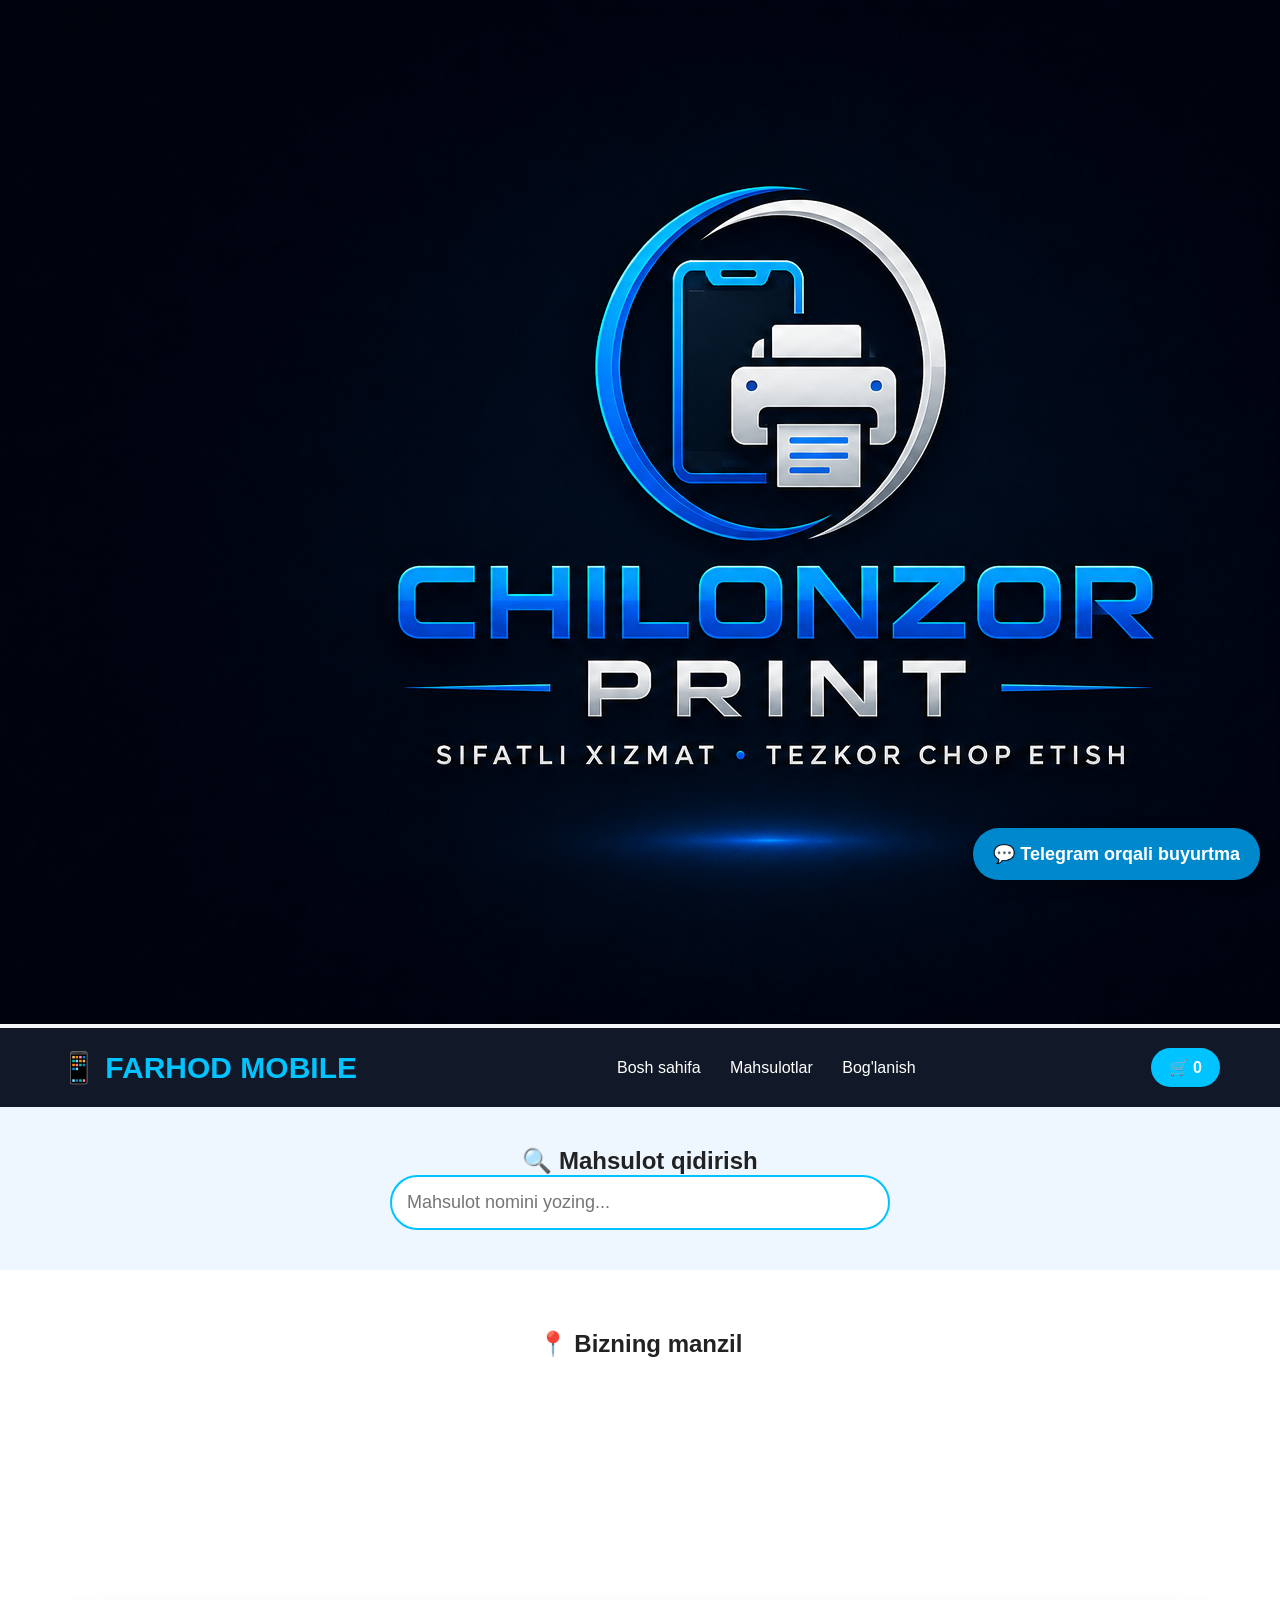
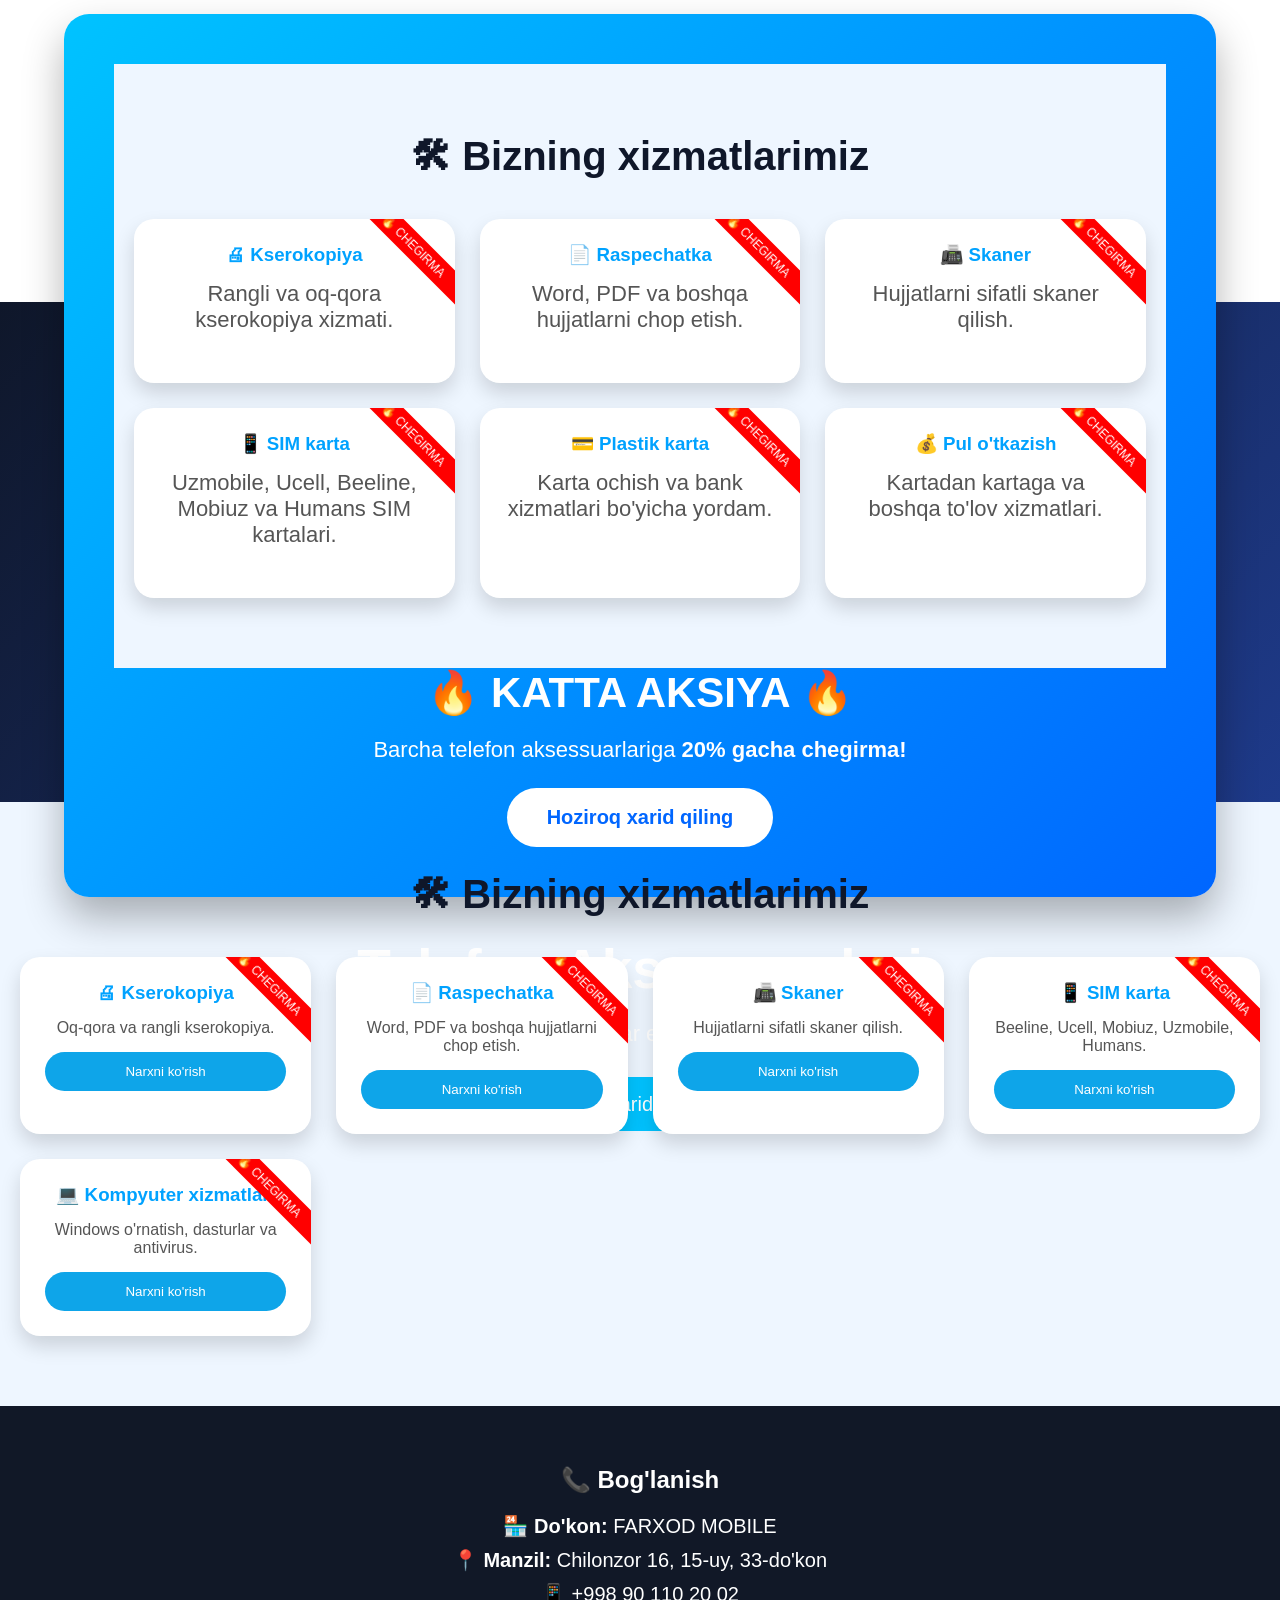
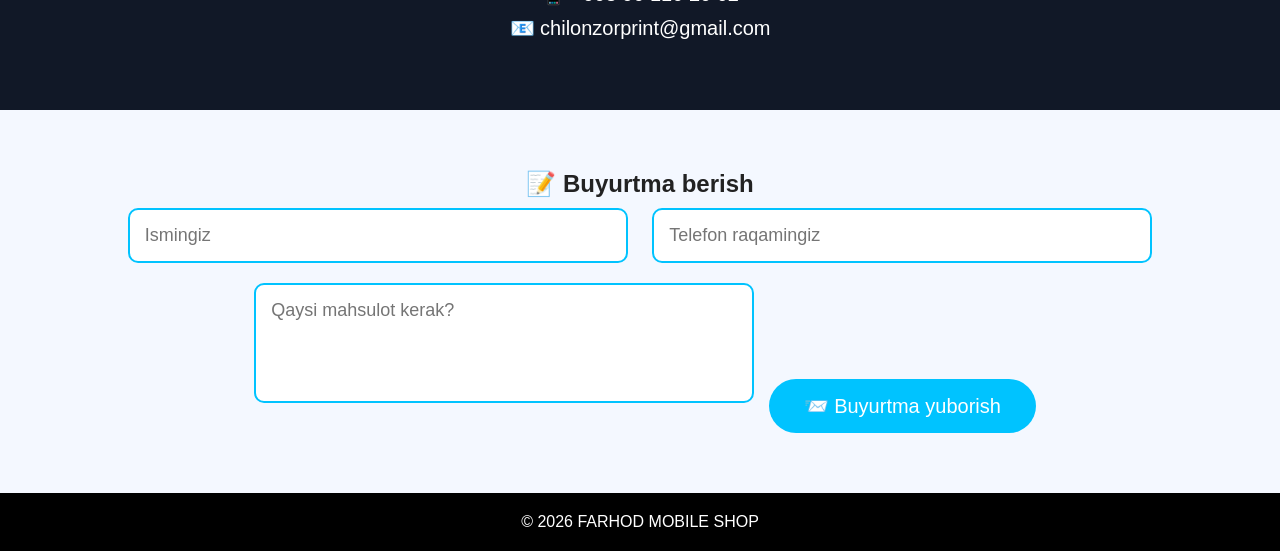
==== index.html @ cb4c6761 "kk" ====
<!DOCTYPE html>
<html lang="uz">
<head>
<meta charset="UTF-8">
<meta name="viewport" content="width=device-width, initial-scale=1.0">
<title>FARHOD MOBILE SHOP</title>
<link rel="stylesheet" href="style.css">

</head>
<div id="cartPanel" class="cart-panel">

<h2>🛒 Savat</h2>

<div id="cartItems"></div>

<h3>Jami: <span id="total">0</span> so'm</h3>

<button id="closeCart">Yopish</button>

</div>

<a href="https://t.me/chilonzorprint?text=Assalomu%20alaykum!%20Mahsulot%20buyurtma%20bermoqchiman." target="_blank" class="telegram-btn">
💬 Telegram orqali buyurtma
</a>

<body>
    
<!-- Splash Screen -->
<div id="splash">
    <img src="06e5d5b6-488b-4923-965e-79d566b498a3.png" alt="Farhod Mobile">
</div>

<header>
<div class="logo">📱 FARHOD MOBILE </div>

<nav>
<a href="#">Bosh sahifa</a>
<a href="#products">Mahsulotlar</a>
<a href="#contact">Bog'lanish</a>
</nav>

<div class="cart">
🛒 <span id="count">0</span>
</div>
</header>

<section class="search">

<h2>🔍 Mahsulot qidirish</h2>

<input
type="text"
id="search"
placeholder="Mahsulot nomini yozing...">

</section>

<section class="map">

<h2>📍 Bizning manzil</h2>

<iframe
src="https://www.google.com/maps?q=Chilonzor%2016%20Tashkent&output=embed"
width="100%"
height="450"
style="border:0;border-radius:20px;"
loading="lazy">
</iframe>

</section>

<section class="hero">

<section class="banner">
    
<section id="services">

<h2>🛠 Bizning xizmatlarimiz</h2>

<div class="cards">

<div class="card">
<h3>🖨 Kserokopiya</h3>
<p>Rangli va oq-qora kserokopiya xizmati.</p>
</div>

<div class="card">
<h3>📄 Raspechatka</h3>
<p>Word, PDF va boshqa hujjatlarni chop etish.</p>
</div>

<div class="card">
<h3>📠 Skaner</h3>
<p>Hujjatlarni sifatli skaner qilish.</p>
</div>

<div class="card">
<h3>📱 SIM karta</h3>
<p>Uzmobile, Ucell, Beeline, Mobiuz va Humans SIM kartalari.</p>
</div>

<div class="card">
<h3>💳 Plastik karta</h3>
<p>Karta ochish va bank xizmatlari bo'yicha yordam.</p>
</div>

<div class="card">
<h3>💰 Pul o'tkazish</h3>
<p>Kartadan kartaga va boshqa to'lov xizmatlari.</p>
</div>

</div>

</section>

<h2>🔥 KATTA AKSIYA 🔥</h2>

<p>
Barcha telefon aksessuarlariga <b>20% gacha chegirma!</b>
</p>

<button>Hoziroq xarid qiling</button>

</section>

<h1>Telefon Aksessuarlari</h1>

<p>Eng sifatli mahsulotlar eng yaxshi narxlarda.</p>

<button>🛒 Xarid qilish</button>

</section>

<section id="services">

<h2>🛠 Bizning xizmatlarimiz</h2>

<div class="cards">

<div class="card">
<h3>🖨 Kserokopiya</h3>
<p>Oq-qora va rangli kserokopiya.</p>
<button class="buy">Narxni ko'rish</button>
</div>

<div class="card">
<h3>📄 Raspechatka</h3>
<p>Word, PDF va boshqa hujjatlarni chop etish.</p>
<button class="buy">Narxni ko'rish</button>
</div>

<div class="card">
<h3>📠 Skaner</h3>
<p>Hujjatlarni sifatli skaner qilish.</p>
<button class="buy">Narxni ko'rish</button>
</div>

<div class="card">
<h3>📱 SIM karta</h3>
<p>Beeline, Ucell, Mobiuz, Uzmobile, Humans.</p>
<button class="buy">Narxni ko'rish</button>
</div>

<div class="card">
<h3>💻 Kompyuter xizmatlari</h3>
<p>Windows o'rnatish, dasturlar va antivirus.</p>
<button class="buy">Narxni ko'rish</button>
</div>

</div>

</section>

<section id="contact">

<h2>📞 Bog'lanish</h2>

<p><strong>🏪 Do'kon:</strong> FARXOD MOBILE </p>

<p><strong>📍 Manzil:</strong> Chilonzor 16, 15-uy, 33-do'kon </p>

<p>📱 +998 90 110 20 02</p>

<p>📧 chilonzorprint@gmail.com</p>

</section>

<section class="order">

<h2>📝 Buyurtma berish</h2>

<input type="text" id="name" placeholder="Ismingiz">

<input type="text" id="phone" placeholder="Telefon raqamingiz">

<textarea id="product" placeholder="Qaysi mahsulot kerak?"></textarea>

<button onclick="sendOrder()">📨 Buyurtma yuborish</button>

</section>

<footer>
© 2026 FARHOD MOBILE SHOP
</footer>

<script src="script.js"></script>

</body>
</html>
---- style.css ----
*{
    margin:0;
    padding:0;
    box-sizing:border-box;
    font-family:Arial, Helvetica, sans-serif;
}

body{
    background:#f5f7fa;
    color:#222;
}

/* Header */

header{
    position:sticky;
    top:0;
    display:flex;
    justify-content:space-between;
    align-items:center;
    padding:20px 60px;
    background:#111827;
    color:white;
}

.logo{
    font-size:30px;
    font-weight:bold;
    color:#00c3ff;
}

nav a{
    color:white;
    text-decoration:none;
    margin-left:25px;
    transition:.3s;
}

nav a:hover{
    color:#00c3ff;
}

/* Hero */

.hero{
    height:500px;
    display:flex;
    flex-direction:column;
    justify-content:center;
    align-items:center;
    text-align:center;
    background:linear-gradient(135deg,#0f172a,#1e3a8a);
    color:white;
}

.hero h1{
    font-size:55px;
    margin-bottom:20px;
}

.hero p{
    font-size:22px;
    margin-bottom:30px;
}

.hero button{
    padding:15px 40px;
    font-size:20px;
    border:none;
    border-radius:40px;
    background:#00c3ff;
    color:white;
    cursor:pointer;
    transition:.3s;
}

.hero button:hover{
    transform:scale(1.08);
}

/* Products */

#products{
    padding:70px;
}

#products h2{
    text-align:center;
    margin-bottom:40px;
    font-size:40px;
}

.cards{
    display:grid;
    grid-template-columns:repeat(auto-fit,minmax(250px,1fr));
    gap:30px;
}

.card{
    background:white;
    border-radius:20px;
    padding:25px;
    text-align:center;
    box-shadow:0 10px 20px rgba(0,0,0,.15);
    transition:.3s;
}

.card:hover{
    transform:translateY(-10px);
}

.card h3{
    margin-bottom:20px;
}

.price{
    color:#0ea5e9;
    font-size:25px;
    font-weight:bold;
    margin-bottom:20px;
}

.buy{
    padding:12px 30px;
    border:none;
    border-radius:30px;
    background:#0ea5e9;
    color:white;
    cursor:pointer;
    transition:.3s;
}

.buy:hover{
    background:#0284c7;
}

/* Contact */

#contact{
    background:#111827;
    color:white;
    text-align:center;
    padding:60px;
}

#contact h2{
    margin-bottom:20px;
}

#contact p{
    margin:10px;
    font-size:20px;
}

/* Footer */

footer{
    background:black;
    color:white;
    text-align:center;
    padding:20px;
}

/* Mobile */

@media(max-width:768px){

header{
    flex-direction:column;
    padding:20px;
}

nav{
    margin-top:15px;
}

nav a{
    display:block;
    margin:10px;
}

.hero h1{
    font-size:35px;
}

.hero p{
    font-size:18px;
}

#products{
    padding:20px;
}

}
.search{
padding:40px;
text-align:center;
background:#eef6ff;
}

.search input{
width:90%;
max-width:500px;
padding:15px;
font-size:18px;
border-radius:30px;
border:2px solid #00c3ff;
outline:none;
}

.cart{
background:#00c3ff;
color:white;
padding:10px 18px;
border-radius:30px;
font-weight:bold;
}

.map{
padding:60px;
background:white;
}

.map h2{
text-align:center;
margin-bottom:30px;
}
.card{
position:relative;
overflow:hidden;
}

.card::before{

content:"🔥 CHEGIRMA";

position:absolute;

top:15px;
right:-40px;

background:red;
color:white;

padding:5px 40px;

transform:rotate(45deg);

font-size:12px;

}

.buy:hover{

transform:scale(1.08);

}
.order{

padding:60px 20px;
text-align:center;
background:#f4f8ff;
}

.order input,
.order textarea{

width:90%;
max-width:500px;

margin:10px;

padding:15px;

font-size:18px;

border-radius:10px;

border:2px solid #00c3ff;

}

.order textarea{
height:120px;
resize:none;
}

.order button{

padding:15px 35px;

font-size:20px;

border:none;

background:#00c3ff;

color:white;

border-radius:30px;

cursor:pointer;

transition:.3s;

}

.order button:hover{

background:#0095cc;

}
.like{
    width:50px;
    height:50px;
    border:none;
    border-radius:50%;
    background:#eee;
    font-size:24px;
    cursor:pointer;
    margin-bottom:15px;
    transition:0.3s;
}

.like.active{
    background:red;
    color:white;
}
.rating{

font-size:22px;

margin:15px 0;

color:gold;

}

.rating span{

cursor:pointer;

transition:.3s;

}

.rating span:hover{

transform:scale(1.4);

}
.cart-panel{
position:fixed;
top:0;
right:-420px;
width:400px;
height:100%;
background:white;
box-shadow:-5px 0 15px rgba(0,0,0,.3);
padding:20px;
transition:.4s;
overflow-y:auto;
z-index:9999;
}

.cart-panel.open{
right:0;
}

.cart-item{
padding:15px;
margin:10px 0;
border-bottom:1px solid #ddd;
}

#closeCart{
width:100%;
padding:15px;
background:red;
color:white;
border:none;
border-radius:10px;
cursor:pointer;
margin-top:20px;
}
.remove{
    background:red;
    color:white;
    border:none;
    padding:8px 15px;
    border-radius:8px;
    cursor:pointer;
}

.remove:hover{
    background:#c40000;
}
.banner{
    width:90%;
    max-width:1200px;
    margin:40px auto;
    padding:50px;
    text-align:center;
    border-radius:25px;
    background:linear-gradient(135deg,#00c3ff,#0066ff);
    color:white;
    box-shadow:0 20px 40px rgba(0,0,0,.3);
}

.banner h2{
    font-size:42px;
    margin-bottom:20px;
}

.banner p{
    font-size:22px;
    margin-bottom:25px;
}

.banner button{
    padding:18px 40px;
    border:none;
    border-radius:40px;
    background:white;
    color:#0066ff;
    font-size:20px;
    font-weight:bold;
    cursor:pointer;
    transition:.3s;
}

.banner button:hover{
    transform:scale(1.08);
}

.card{
    position:relative;
}

.card:hover{
    transform:translateY(-10px) scale(1.03);
    box-shadow:0 20px 40px rgba(0,0,0,.25);
}

.buy{
    width:100%;
    margin-top:15px;
}

.like{
    margin-top:10px;
}
button{
    transition:0.3s;
}

button:hover{
    transform:scale(1.05);
}

button:active{
    transform:scale(0.95);
}
.slider{
    width:90%;
    max-width:1200px;
    height:180px;
    margin:30px auto;
    position:relative;
    overflow:hidden;
    border-radius:25px;
}

.slide{
    position:absolute;
    width:100%;
    height:100%;
    display:none;
    justify-content:center;
    align-items:center;
    font-size:40px;
    font-weight:bold;
    color:white;
    background:linear-gradient(135deg,#00c3ff,#0066ff);
}

.slide.active{
    display:flex;
}
.telegram-btn{
    position:fixed;
    right:20px;
    bottom:20px;
    background:#0088cc;
    color:white;
    padding:15px 20px;
    border-radius:50px;
    text-decoration:none;
    font-size:18px;
    font-weight:bold;
    box-shadow:0 5px 15px rgba(0,0,0,.3);
    transition:.3s;
    z-index:9999;
}

.telegram-btn:hover{
    background:#0077b5;
    transform:scale(1.08);
}
/* ===== Mobile Responsive ===== */
@media (max-width:768px){

header{
    flex-direction:column;
    padding:15px;
    text-align:center;
}

nav{
    display:flex;
    flex-wrap:wrap;
    justify-content:center;
    gap:10px;
    margin-top:15px;
}

.hero{
    padding:40px 15px;
}

.hero h1{
    font-size:30px;
}

.hero p{
    font-size:16px;
}

.cards{
    display:grid;
    grid-template-columns:1fr;
    gap:20px;
}

.card{
    width:95%;
    margin:auto;
}

.card img{
    width:100%;
    height:auto;
}

button{
    width:100%;
}

.cart-panel{
    width:100%;
}

input,
select,
textarea{
    width:100%;
    font-size:16px;
    padding:12px;
    box-sizing:border-box;
}

iframe{
    width:100%;
    height:250px;
}

   footer{
    background:#111827;
    color:#fff;
    text-align:center;
    padding:25px;
    width:100%;
    margin-top:40px;

}
#splash img{
    width:300px;
    max-width:80%;
    height:auto;
}
#splash{
    position:fixed;
    top:0;
    left:0;
    width:100%;
    height:100%;
    background:#111827;
    display:flex;
    justify-content:center;
    align-items:center;
    z-index:99999;
}

#splash img{
    width:260px;
    max-width:60%;
    animation:zoom 1s infinite alternate;
}

@keyframes zoom{
    from{
        transform:scale(1);
    }
    to{
        transform:scale(1.08);
    }
}
#splash{
    position:fixed;
    top:0;
    left:0;
    width:100%;
    height:100%;
    background:#111827;
    display:flex;
    justify-content:center;
    align-items:center;
    z-index:999999;
}

#splash img{
    width:550px;
    max-width:90%;
    animation:zoom 1.5s infinite alternate;
}

@keyframes zoom{
    from{transform:scale(1);}
    to{transform:scale(1.08);}
}
}
#services{
    padding:70px 20px;
    background:#f8fbff;
}

#services h2{
    text-align:center;
    font-size:40px;
    margin-bottom:40px;
    color:#0f172a;
}

#services .cards{
    display:grid;
    grid-template-columns:repeat(auto-fit,minmax(250px,1fr));
    gap:25px;
}

#services .card{
    background:#fff;
    border-radius:20px;
    padding:25px;
    text-align:center;
    box-shadow:0 10px 20px rgba(0,0,0,.15);
    transition:.3s;
}

#services .card:hover{
    transform:translateY(-8px);
}

#services h3{
    color:#0099ff;
    margin-bottom:15px;
}

#services p{
    color:#555;
}
#services{
    padding:70px 20px;
    background:#eef6ff;
}

#services h2{
    text-align:center;
    font-size:40px;
    margin-bottom:40px;
}

#services .cards{
    display:grid;
    grid-template-columns:repeat(auto-fit,minmax(250px,1fr));
    gap:25px;
}

#services .card{
    background:#fff;
    border-radius:20px;
    padding:25px;
    text-align:center;
    box-shadow:0 10px 20px rgba(0,0,0,.15);
    transition:.3s;
}

#services .card:hover{
    transform:translateY(-10px);
}

#services h3{
    color:#00a2ff;
    margin-bottom:15px;
}
#services{
    padding:70px 20px;
    background:#eef6ff;
}

#services h2{
    text-align:center;
    font-size:40px;
    margin-bottom:40px;
}

#services .cards{
    display:grid;
    grid-template-columns:repeat(auto-fit,minmax(250px,1fr));
    gap:25px;
}

#services .card{
    background:#fff;
    border-radius:20px;
    padding:25px;
    text-align:center;
    box-shadow:0 10px 20px rgba(0,0,0,.15);
    transition:.3s;
}

#services .card:hover{
    transform:translateY(-10px);
}

#services h3{
    color:#00a2ff;
    margin-bottom:15px;
}
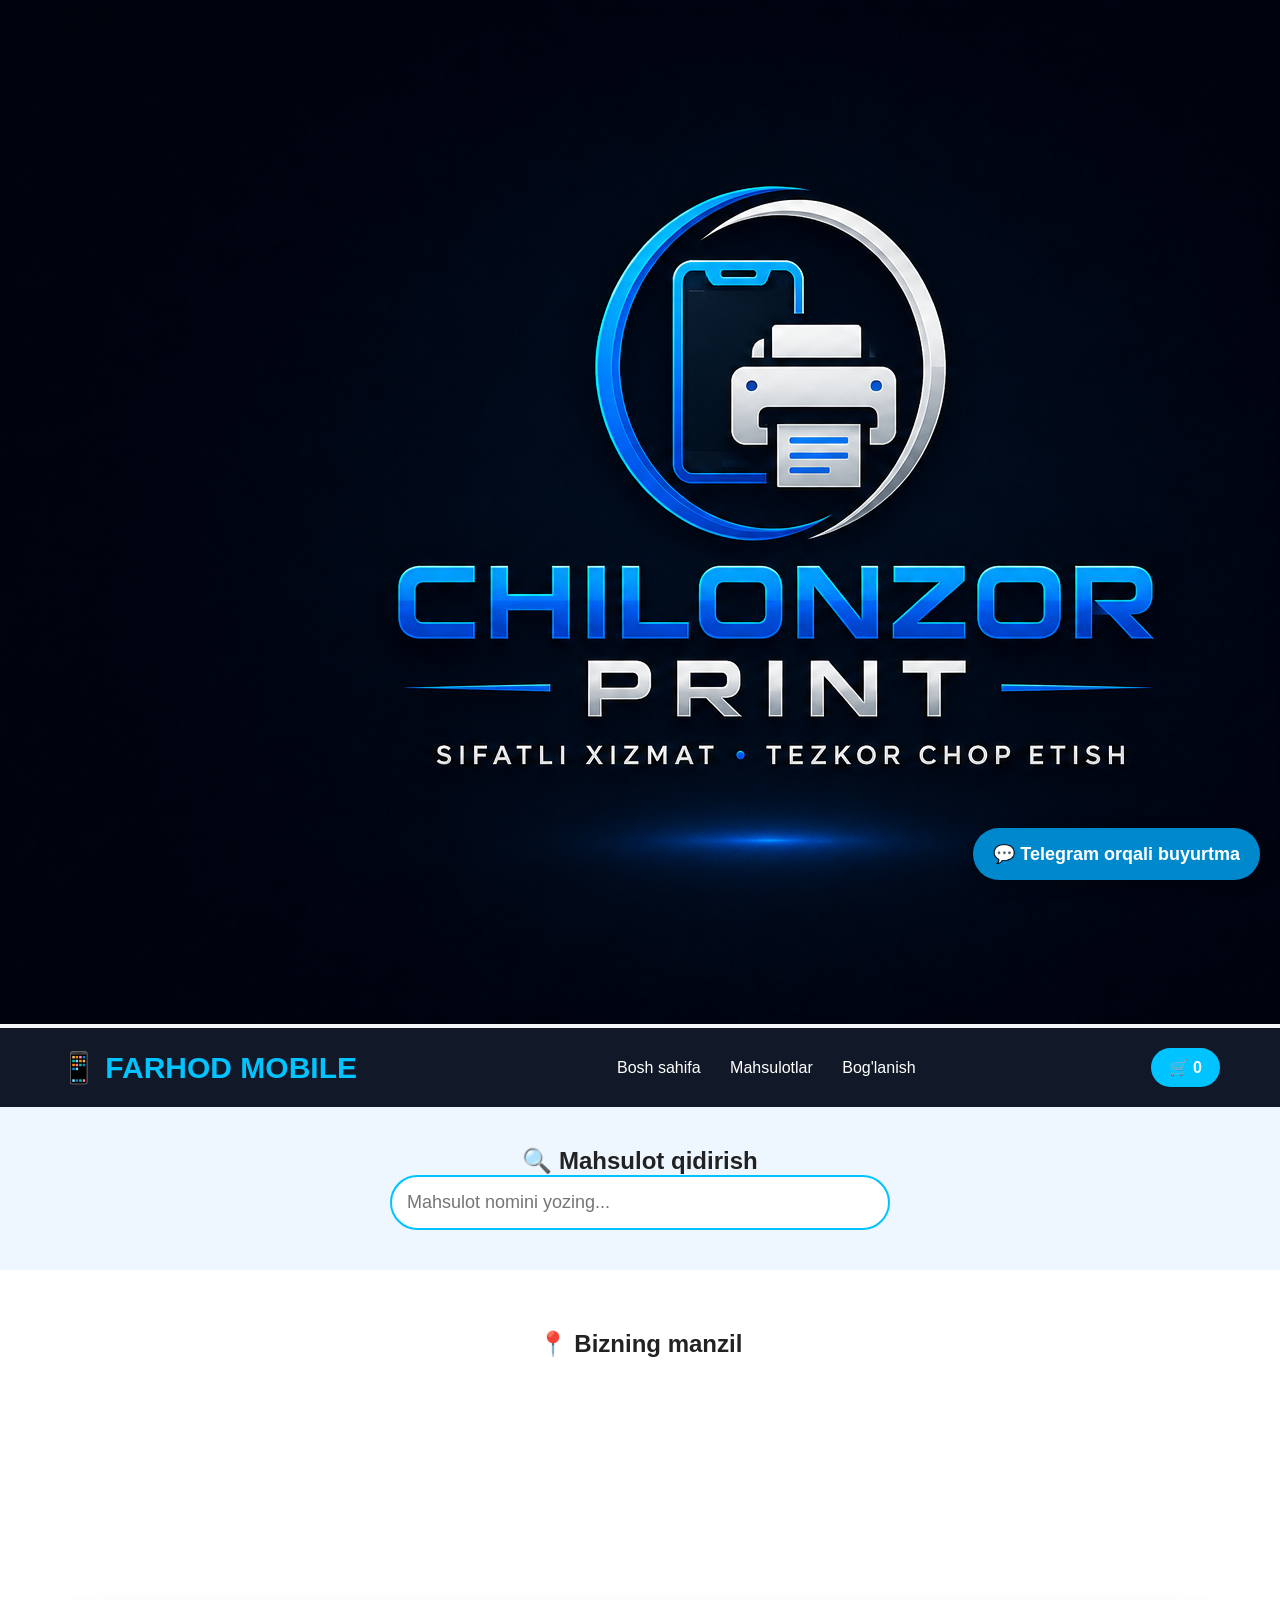
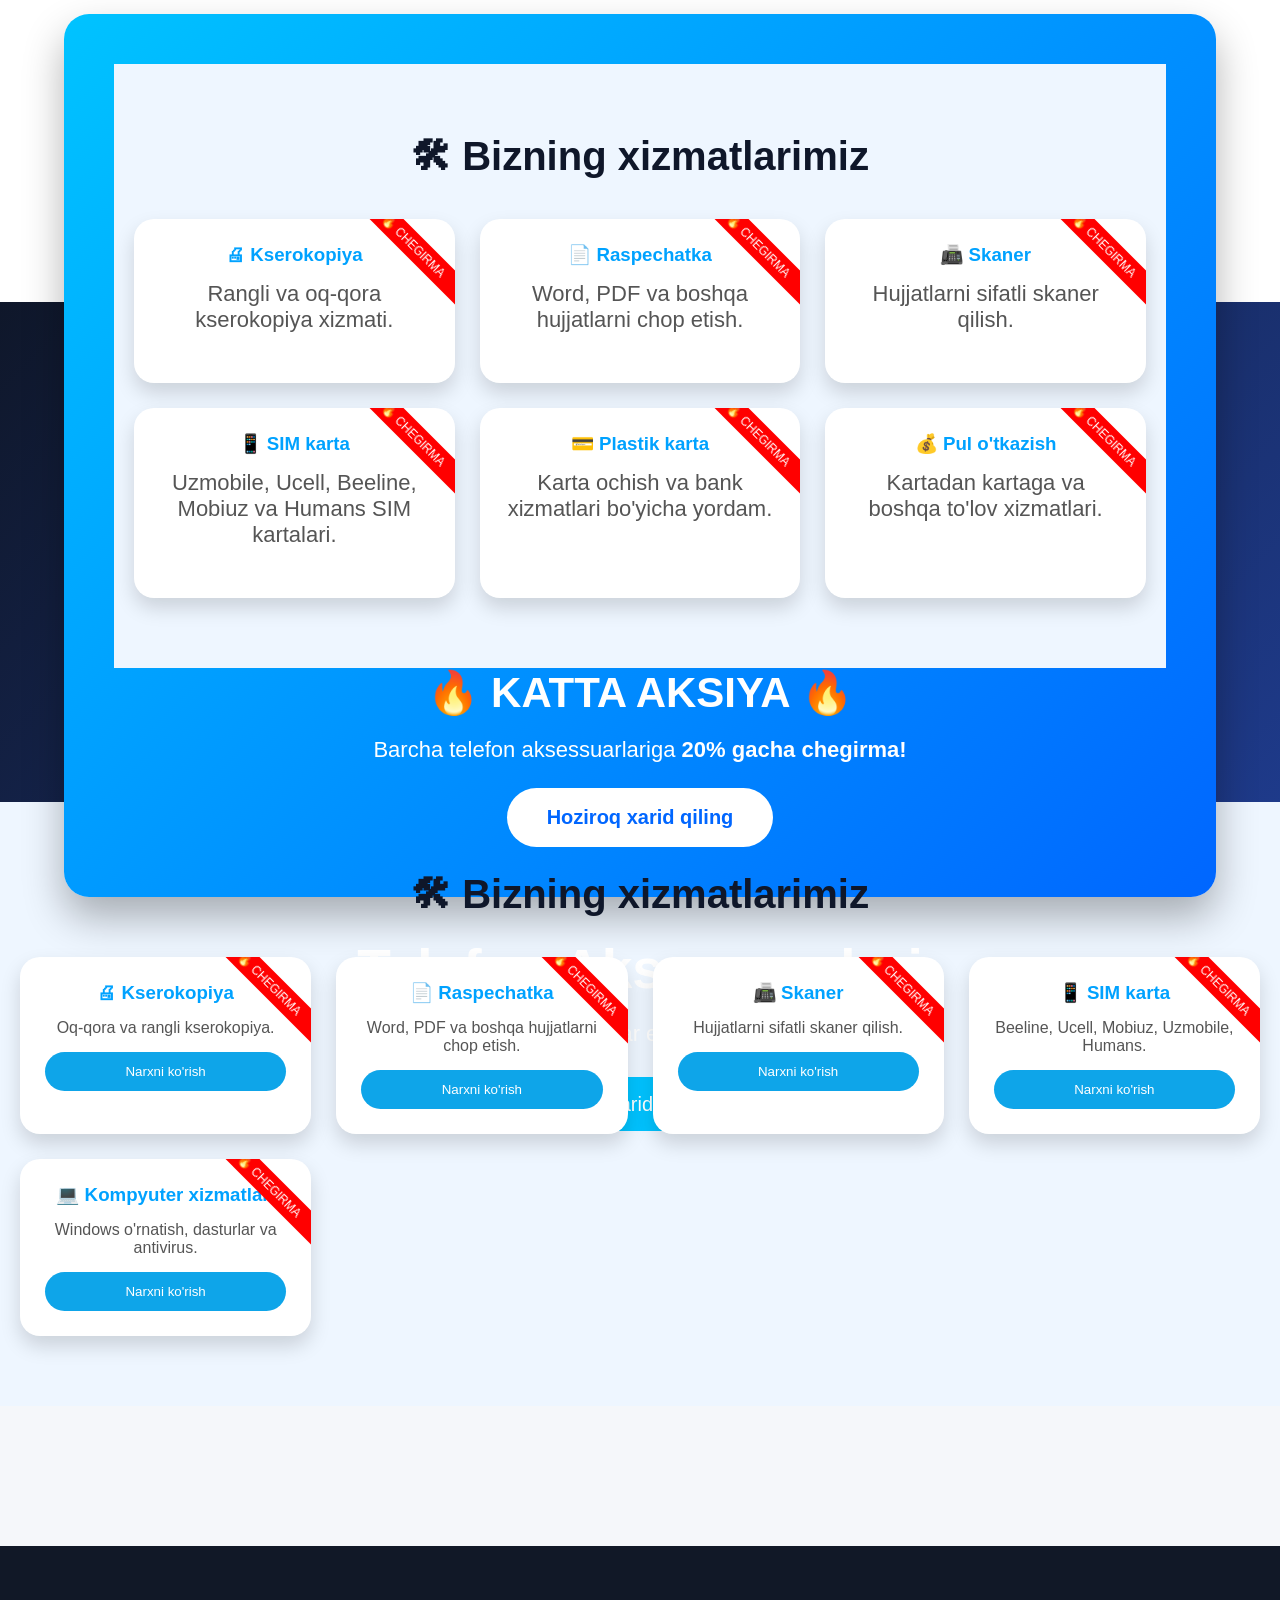
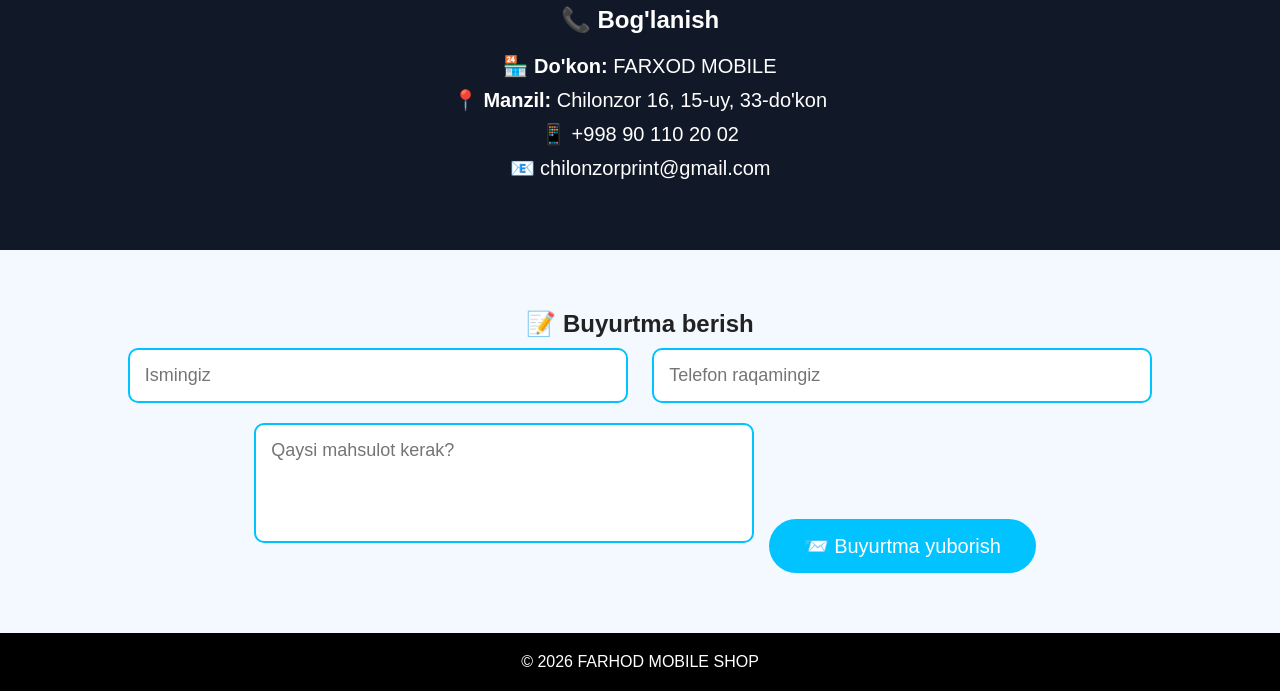
==== commit ba1dfeb1: "09" ====
--- a/index.html
+++ b/index.html
@@ -171,6 +171,13 @@
 
 </section>
 
+<section id="products">
+
+
+</div>
+
+</section>
+
 <section id="contact">
 
 <h2>📞 Bog'lanish</h2>
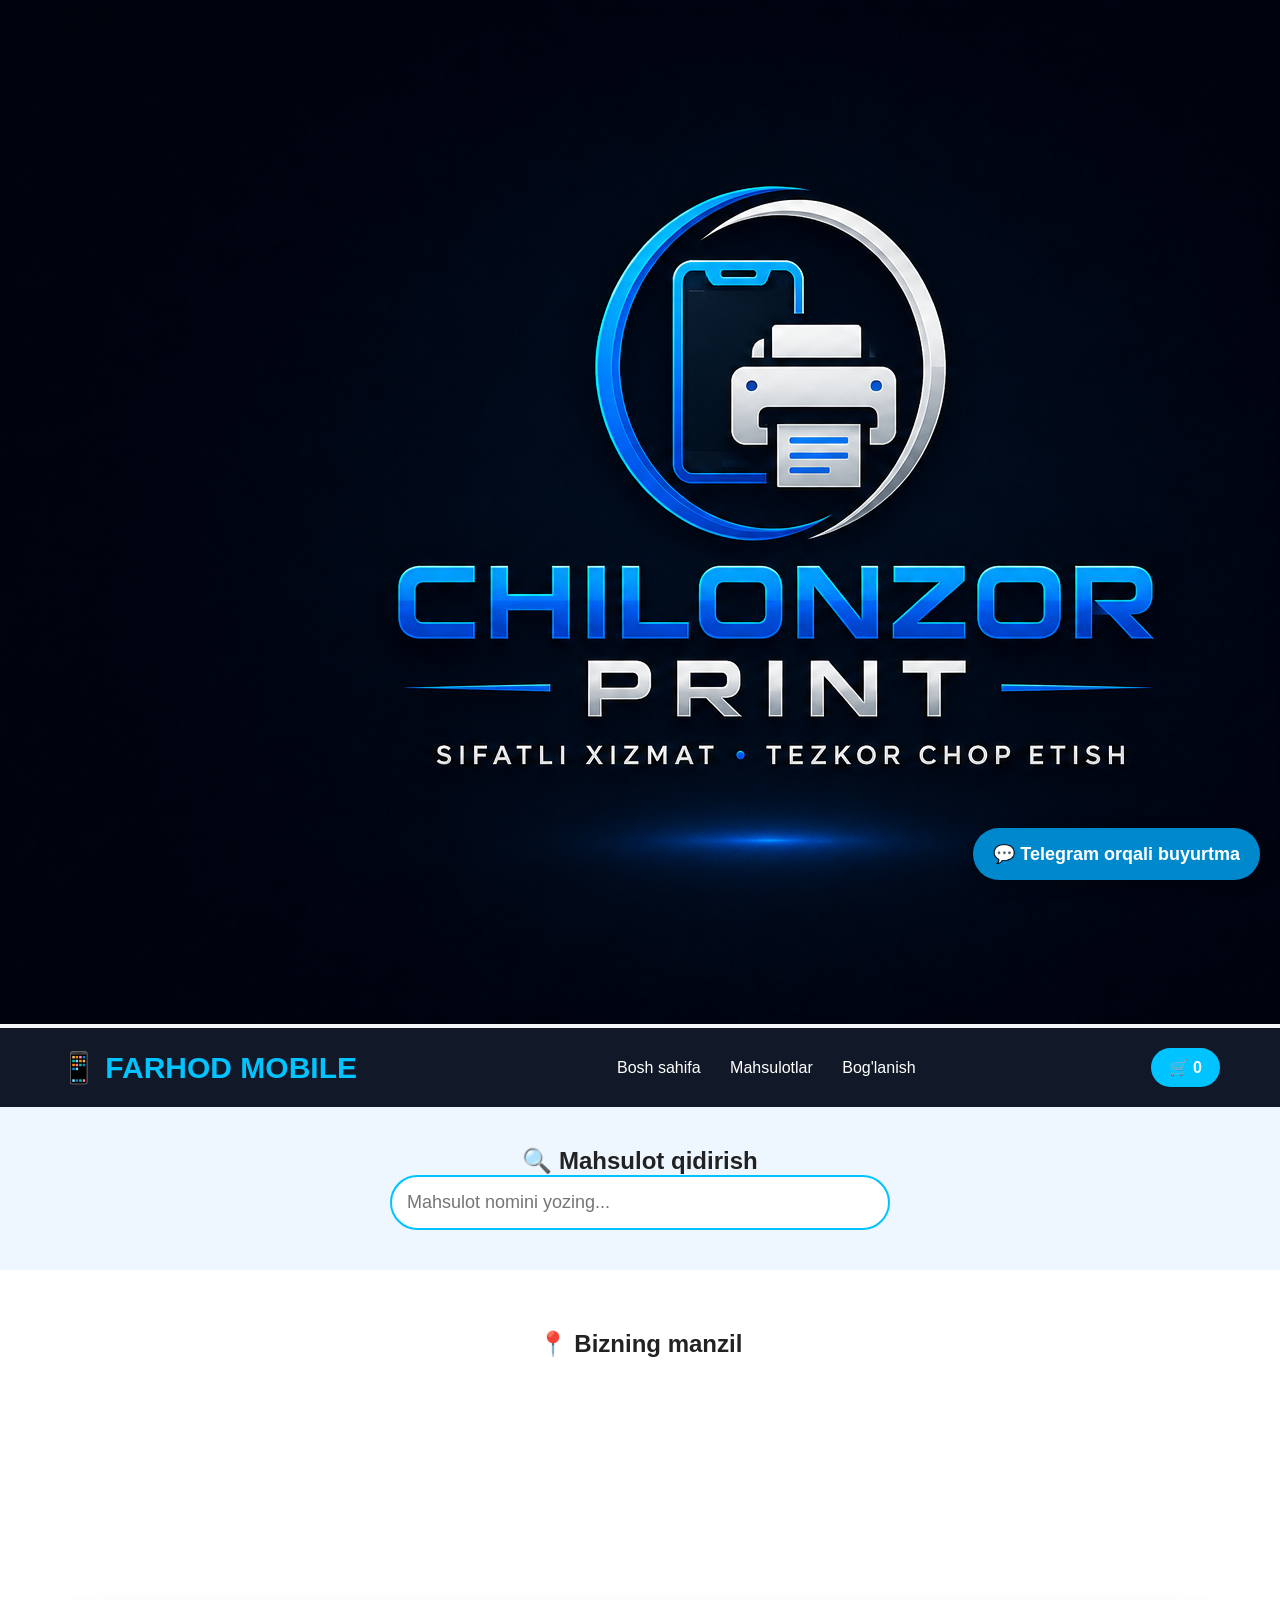
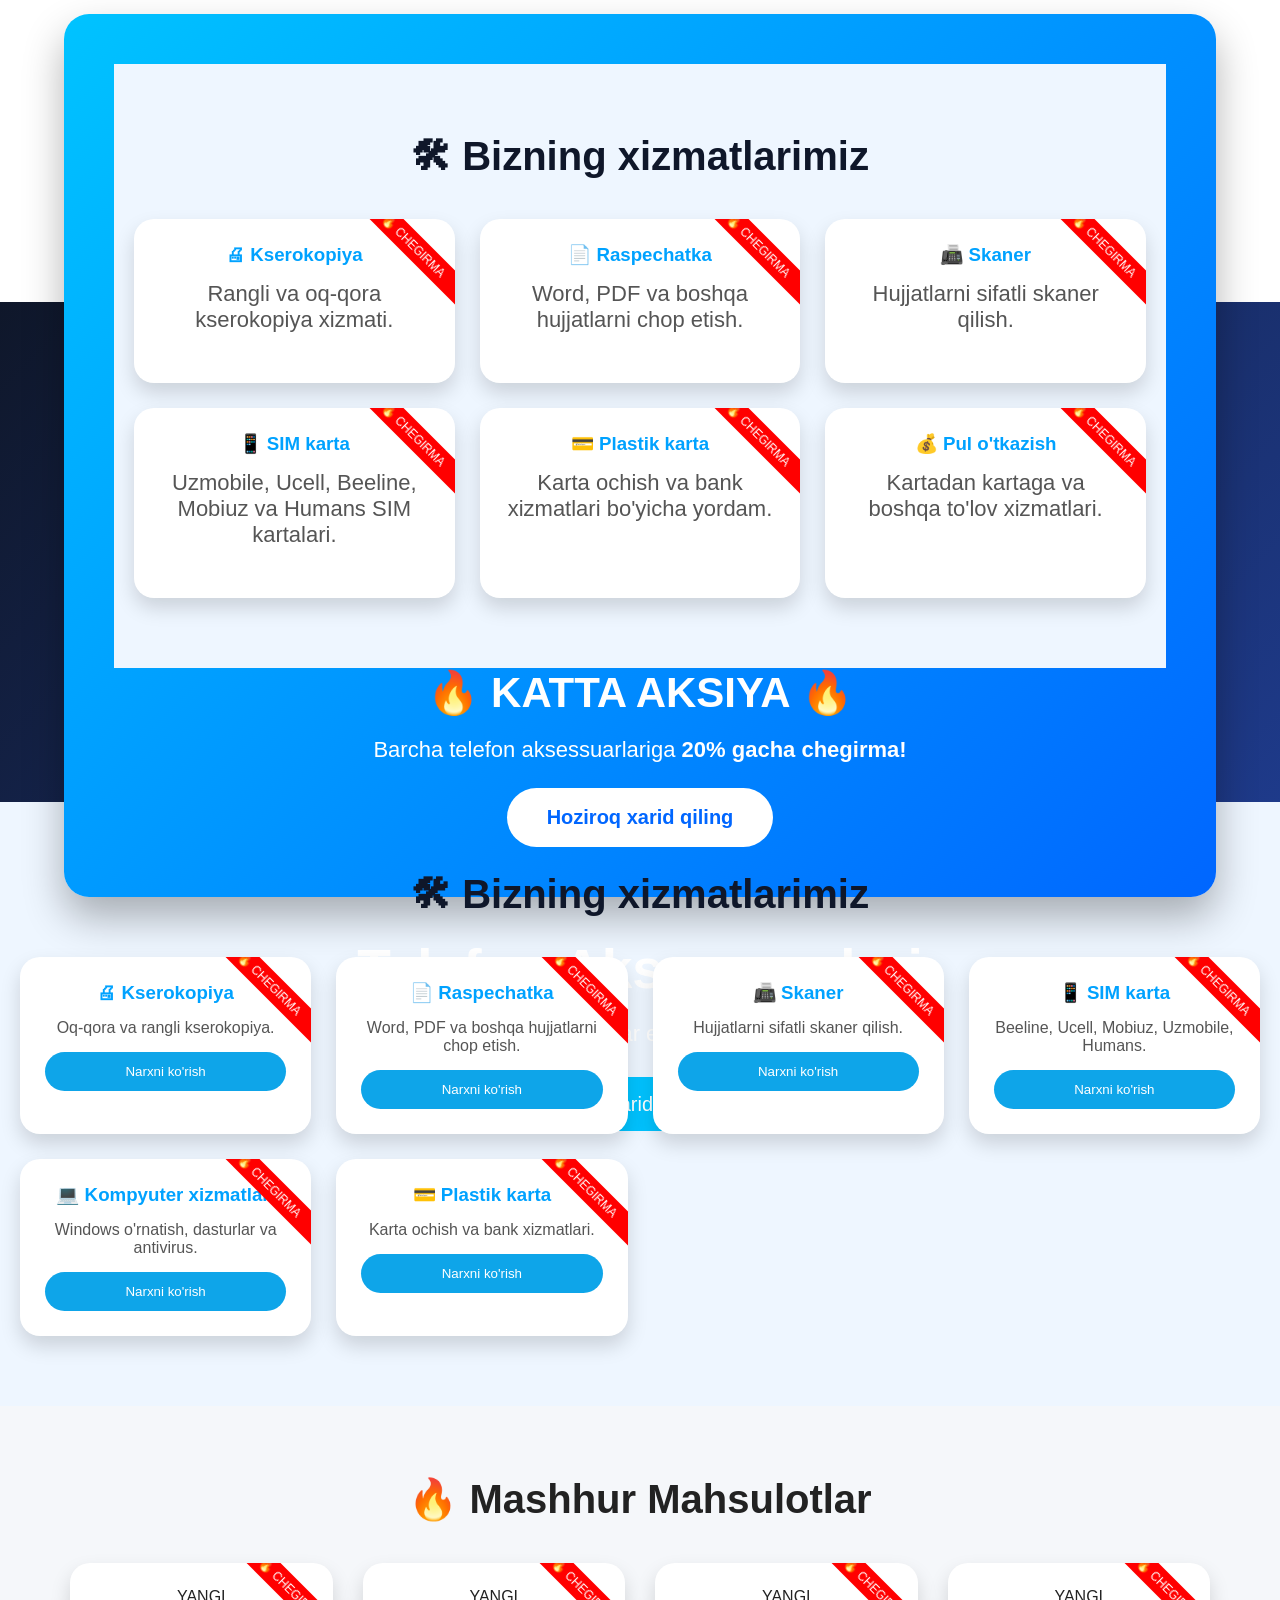
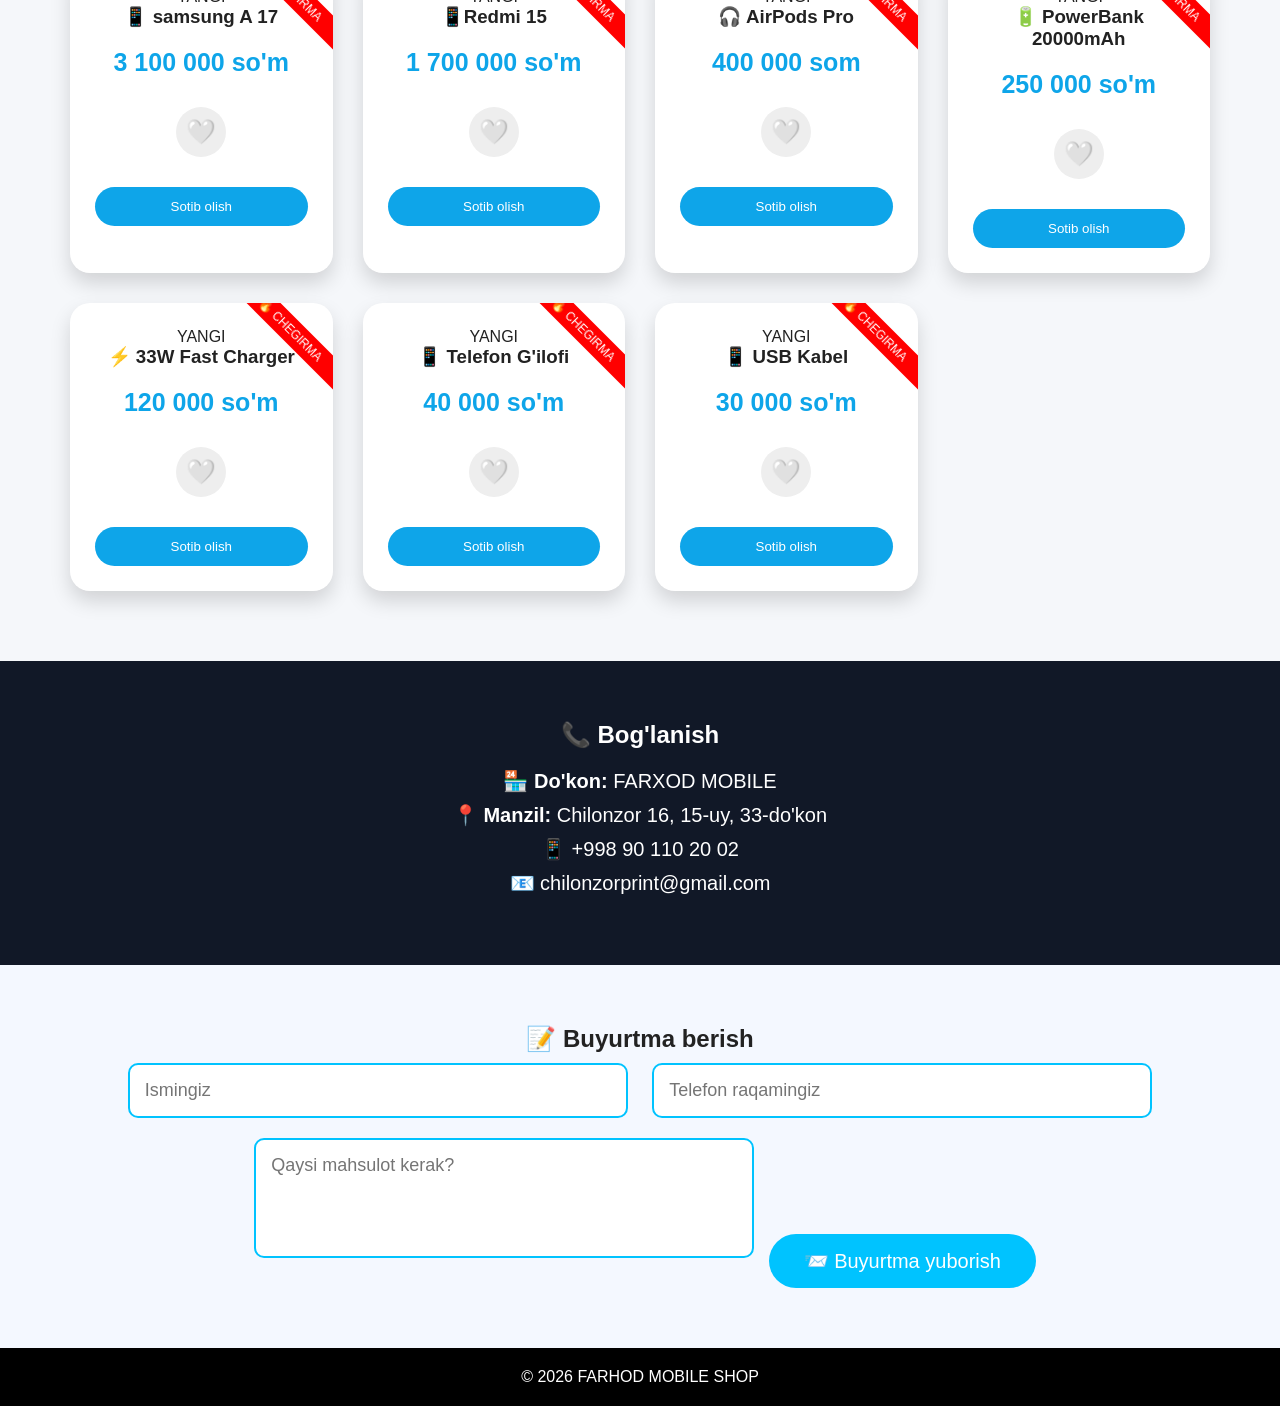
==== commit 8c3660fe: "08" ====
--- a/index.html
+++ b/index.html
@@ -130,7 +130,6 @@
 <button>🛒 Xarid qilish</button>
 
 </section>
-
 <section id="services">
 
 <h2>🛠 Bizning xizmatlarimiz</h2>
@@ -167,12 +166,76 @@
 <button class="buy">Narxni ko'rish</button>
 </div>
 
-</div>
-
-</section>
-
+<div class="card">
+<h3>💳 Plastik karta</h3>
+<p>Karta ochish va bank xizmatlari.</p>
+<button class="buy">Narxni ko'rish</button>
+</div>
+
+</div>
+
+</section>
 <section id="products">
 
+<h2>🔥 Mashhur Mahsulotlar</h2>
+
+<div class="cards">
+
+<div class="card">
+ <span class="badge">YANGI</span>
+ <h3>📱 samsung A 17</h3>
+ <p class="price">3 100 000 so'm</p>
+ <button class="like">🤍</button>
+ <button class="buy">Sotib olish</button>
+</div>
+
+<div class="card">
+ <span class="badge">YANGI</span>
+ <h3>📱Redmi 15 </h3>
+ <p class="price">1 700 000 so'm</p>
+ <button class="like">🤍</button>
+ <button class="buy">Sotib olish</button>
+ </div>
+
+<div class="card">
+ <span class="badge">YANGI</span>
+ <h3>🎧 AirPods Pro</h3>
+ <p class="price">400 000 som</p>
+ <button class="like">🤍</button>
+ <button class="buy">Sotib olish</button>
+</div>
+
+<div class="card">
+ <span class="badge">YANGI</span>
+ <h3>🔋 PowerBank 20000mAh</h3>
+ <p class="price">250 000 so'm</p>
+ <button class="like">🤍</button>
+ <button class="buy">Sotib olish</button>
+</div>
+
+<div class="card">
+ <span class="badge">YANGI</span>
+ <h3>⚡ 33W Fast Charger</h3>
+ <p class="price">120 000 so'm</p>
+ <button class="like">🤍</button>
+ <button class="buy">Sotib olish</button>
+</div>
+
+<div class="card">
+ <span class="badge">YANGI</span>
+ <h3>📱 Telefon G'ilofi</h3>
+ <p class="price">40 000 so'm</p>
+ <button class="like">🤍</button>
+ <button class="buy">Sotib olish</button>
+</div>
+
+<div class="card">
+    <span class="badge">YANGI</span>
+    <h3>📱 USB Kabel</h3>
+    <p class="price">30 000 so'm</p>
+    <button class="like">🤍</button>
+    <button class="buy">Sotib olish</button>
+</div>
 
 </div>
 
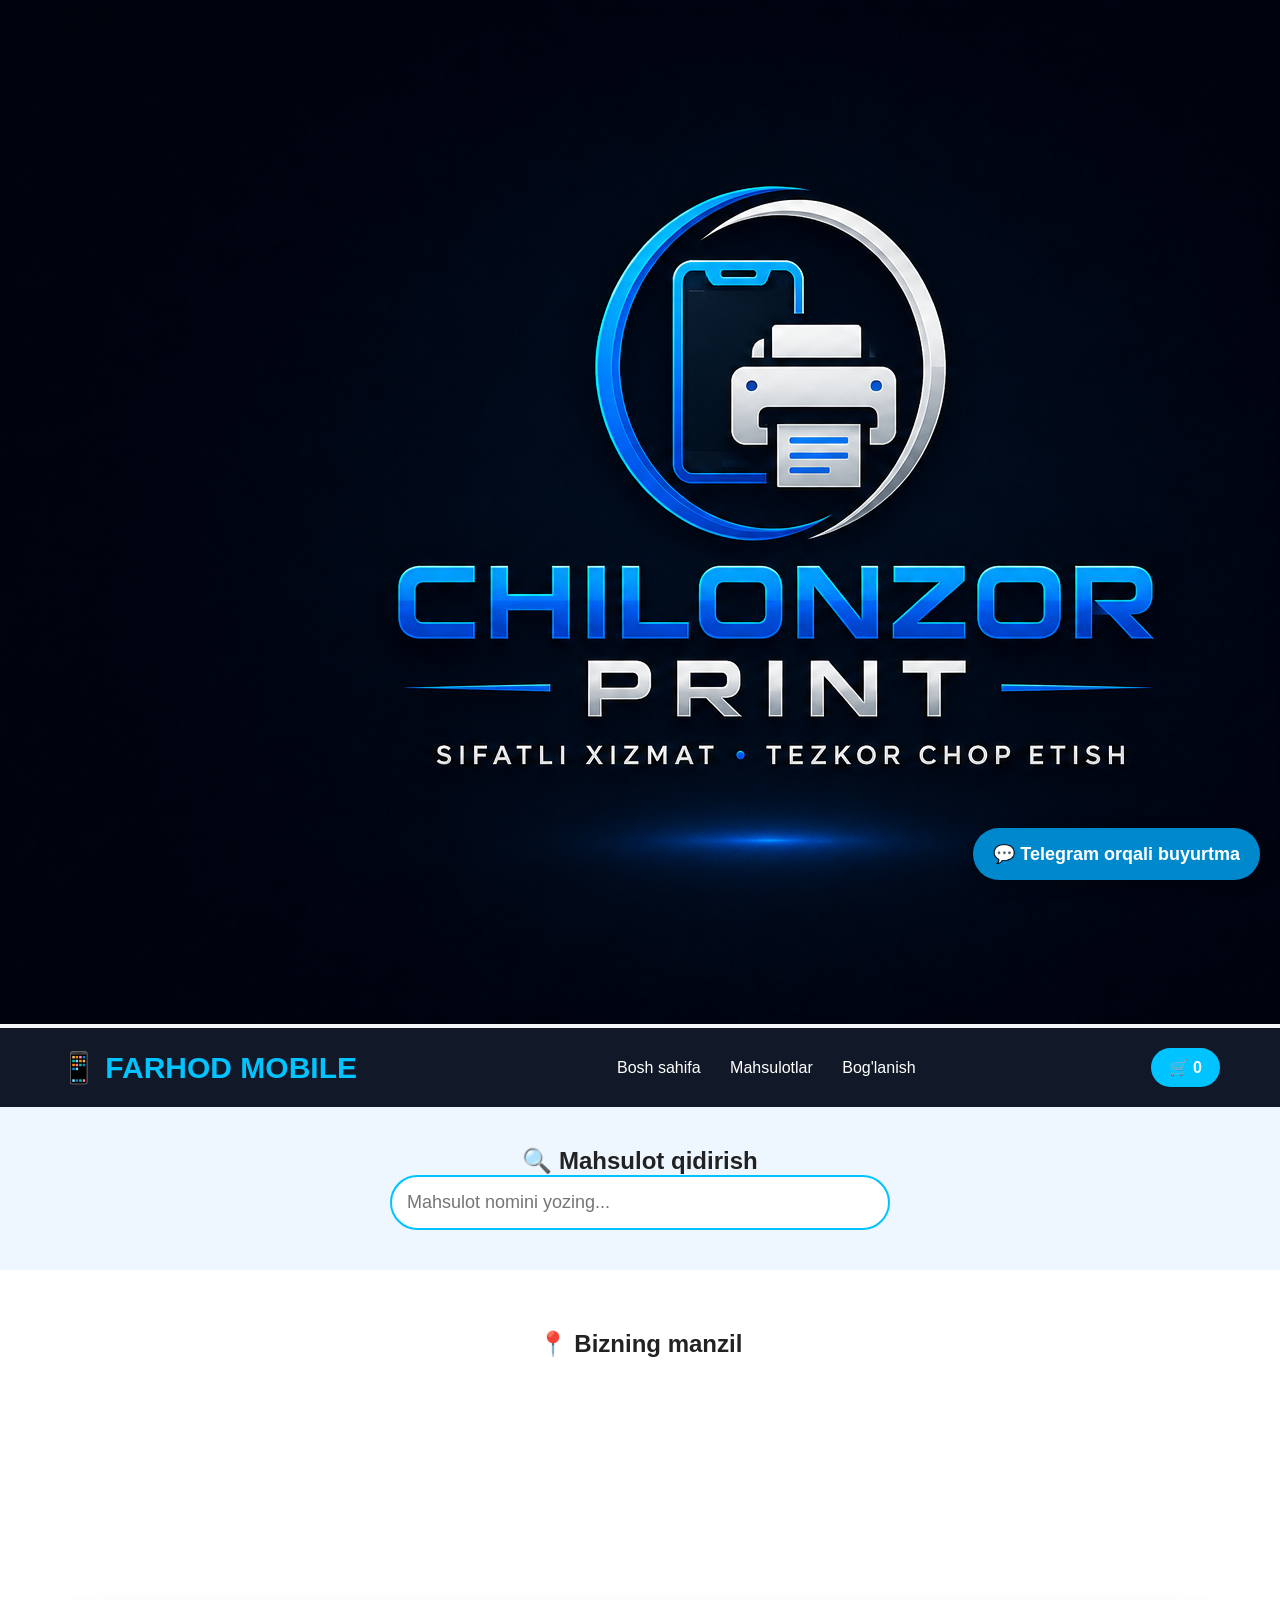
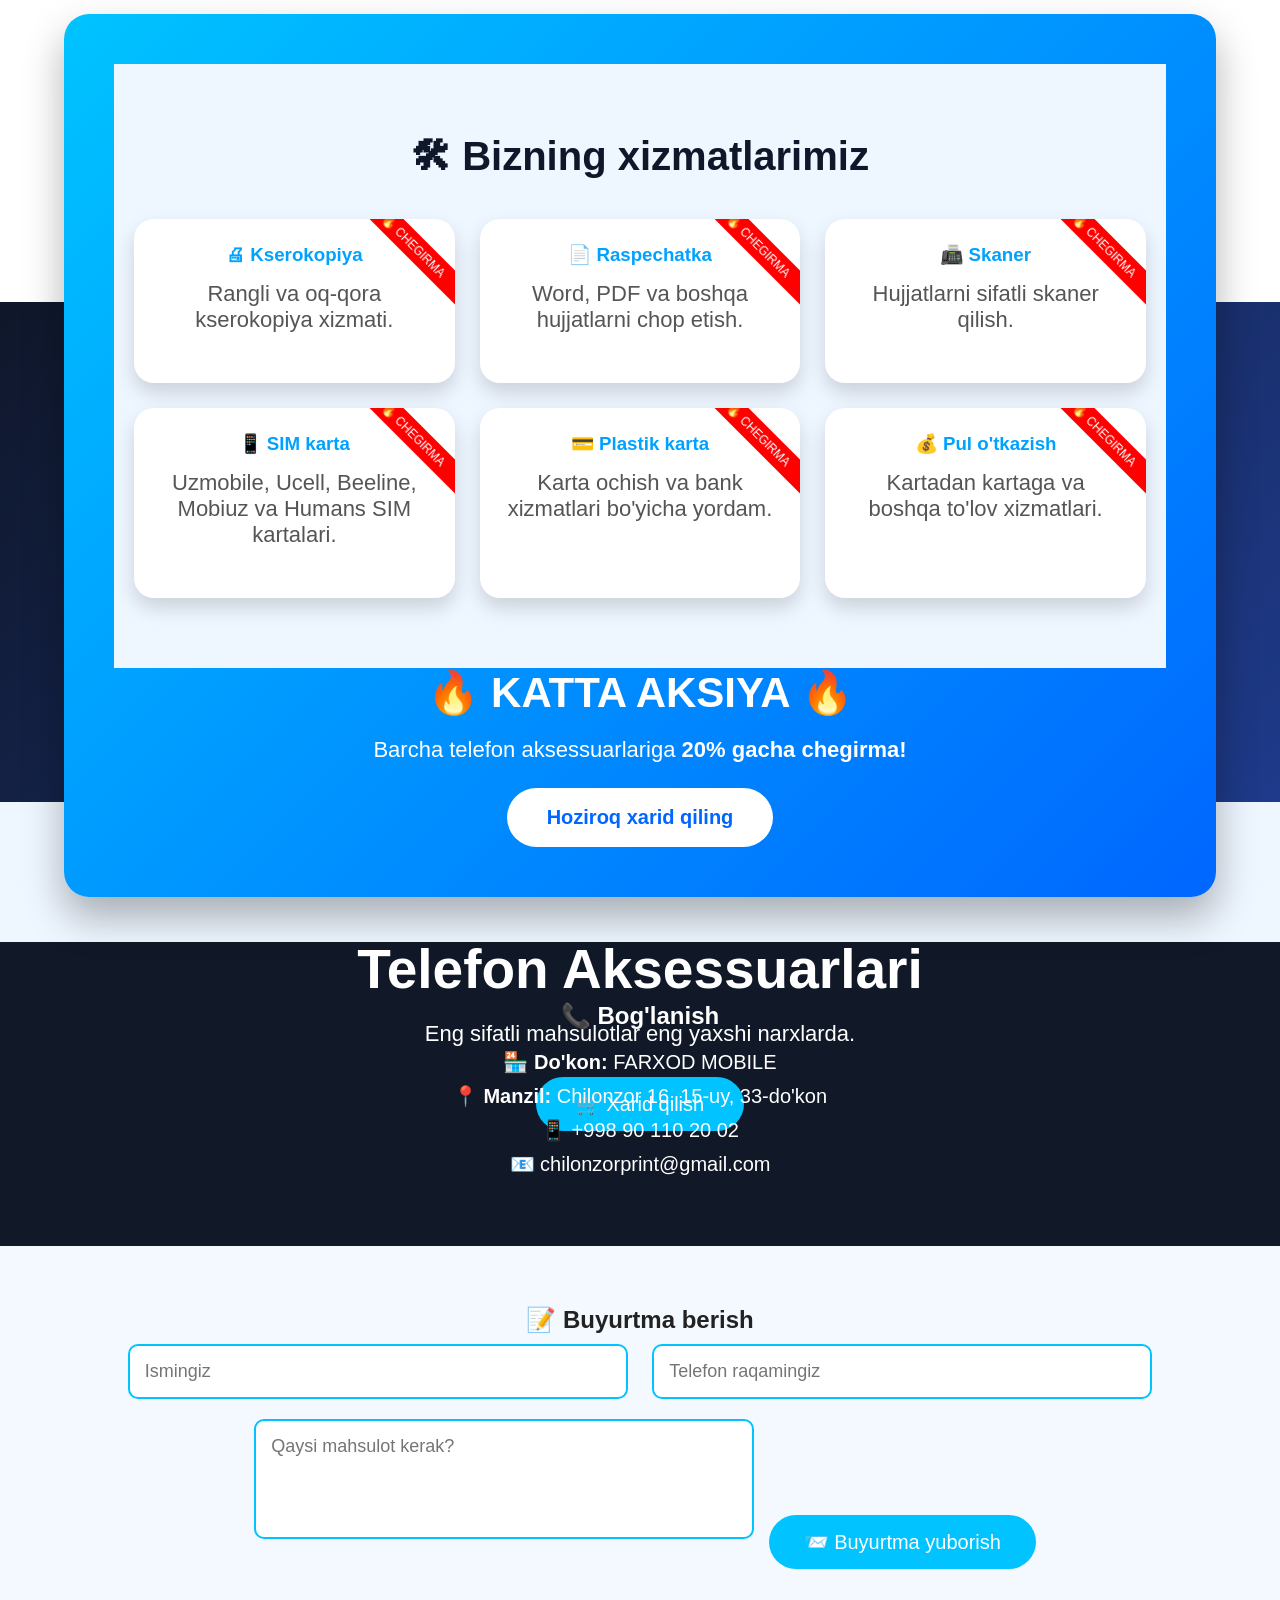
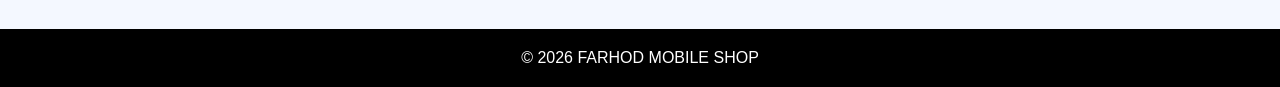
==== commit 6ff3fce7: "78" ====
--- a/index.html
+++ b/index.html
@@ -132,111 +132,6 @@
 </section>
 <section id="services">
 
-<h2>🛠 Bizning xizmatlarimiz</h2>
-
-<div class="cards">
-
-<div class="card">
-<h3>🖨 Kserokopiya</h3>
-<p>Oq-qora va rangli kserokopiya.</p>
-<button class="buy">Narxni ko'rish</button>
-</div>
-
-<div class="card">
-<h3>📄 Raspechatka</h3>
-<p>Word, PDF va boshqa hujjatlarni chop etish.</p>
-<button class="buy">Narxni ko'rish</button>
-</div>
-
-<div class="card">
-<h3>📠 Skaner</h3>
-<p>Hujjatlarni sifatli skaner qilish.</p>
-<button class="buy">Narxni ko'rish</button>
-</div>
-
-<div class="card">
-<h3>📱 SIM karta</h3>
-<p>Beeline, Ucell, Mobiuz, Uzmobile, Humans.</p>
-<button class="buy">Narxni ko'rish</button>
-</div>
-
-<div class="card">
-<h3>💻 Kompyuter xizmatlari</h3>
-<p>Windows o'rnatish, dasturlar va antivirus.</p>
-<button class="buy">Narxni ko'rish</button>
-</div>
-
-<div class="card">
-<h3>💳 Plastik karta</h3>
-<p>Karta ochish va bank xizmatlari.</p>
-<button class="buy">Narxni ko'rish</button>
-</div>
-
-</div>
-
-</section>
-<section id="products">
-
-<h2>🔥 Mashhur Mahsulotlar</h2>
-
-<div class="cards">
-
-<div class="card">
- <span class="badge">YANGI</span>
- <h3>📱 samsung A 17</h3>
- <p class="price">3 100 000 so'm</p>
- <button class="like">🤍</button>
- <button class="buy">Sotib olish</button>
-</div>
-
-<div class="card">
- <span class="badge">YANGI</span>
- <h3>📱Redmi 15 </h3>
- <p class="price">1 700 000 so'm</p>
- <button class="like">🤍</button>
- <button class="buy">Sotib olish</button>
- </div>
-
-<div class="card">
- <span class="badge">YANGI</span>
- <h3>🎧 AirPods Pro</h3>
- <p class="price">400 000 som</p>
- <button class="like">🤍</button>
- <button class="buy">Sotib olish</button>
-</div>
-
-<div class="card">
- <span class="badge">YANGI</span>
- <h3>🔋 PowerBank 20000mAh</h3>
- <p class="price">250 000 so'm</p>
- <button class="like">🤍</button>
- <button class="buy">Sotib olish</button>
-</div>
-
-<div class="card">
- <span class="badge">YANGI</span>
- <h3>⚡ 33W Fast Charger</h3>
- <p class="price">120 000 so'm</p>
- <button class="like">🤍</button>
- <button class="buy">Sotib olish</button>
-</div>
-
-<div class="card">
- <span class="badge">YANGI</span>
- <h3>📱 Telefon G'ilofi</h3>
- <p class="price">40 000 so'm</p>
- <button class="like">🤍</button>
- <button class="buy">Sotib olish</button>
-</div>
-
-<div class="card">
-    <span class="badge">YANGI</span>
-    <h3>📱 USB Kabel</h3>
-    <p class="price">30 000 so'm</p>
-    <button class="like">🤍</button>
-    <button class="buy">Sotib olish</button>
-</div>
-
 </div>
 
 </section>
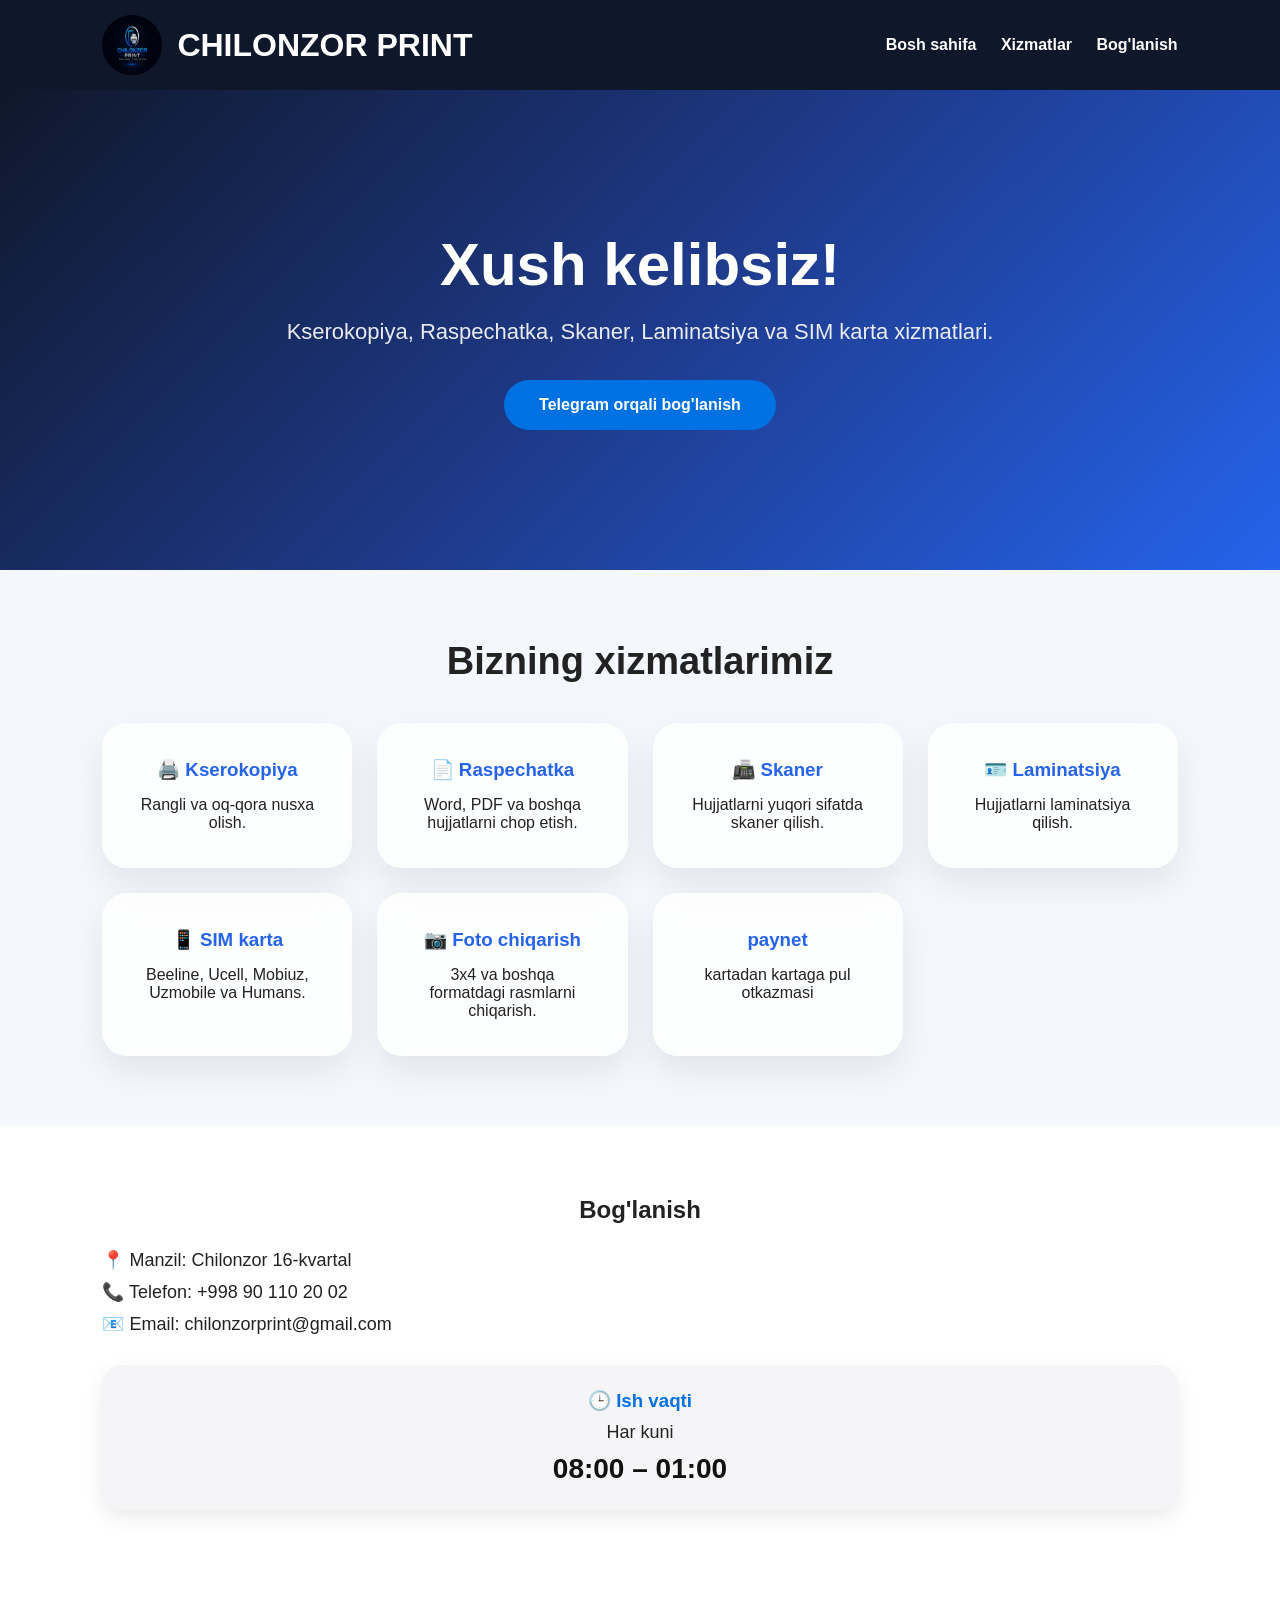
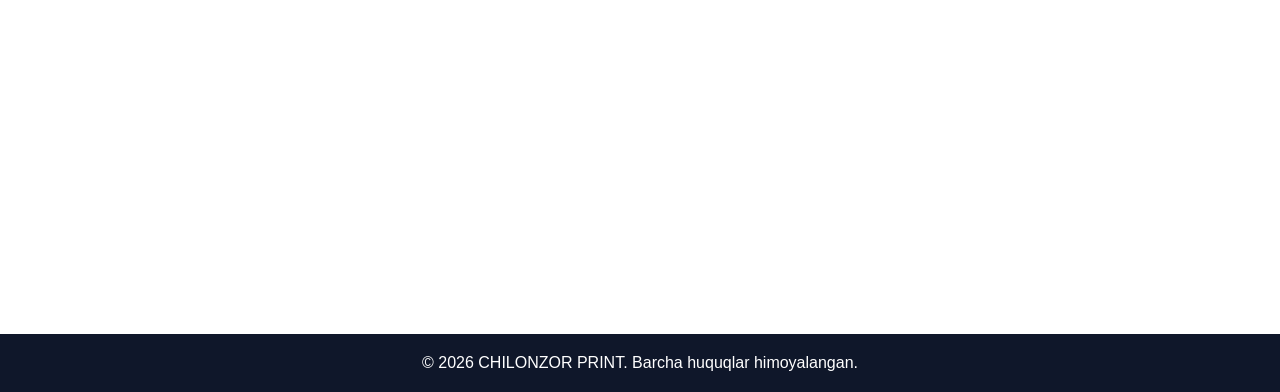
==== commit 933d57b7: "x" ====
--- a/index.html
+++ b/index.html
@@ -3,85 +3,42 @@
 <head>
 <meta charset="UTF-8">
 <meta name="viewport" content="width=device-width, initial-scale=1.0">
-<title>FARHOD MOBILE SHOP</title>
+<title>CHILONZOR PRINT</title>
 <link rel="stylesheet" href="style.css">
-
 </head>
-<div id="cartPanel" class="cart-panel">
-
-<h2>🛒 Savat</h2>
-
-<div id="cartItems"></div>
-
-<h3>Jami: <span id="total">0</span> so'm</h3>
-
-<button id="closeCart">Yopish</button>
-
-</div>
-
-<a href="https://t.me/chilonzorprint?text=Assalomu%20alaykum!%20Mahsulot%20buyurtma%20bermoqchiman." target="_blank" class="telegram-btn">
-💬 Telegram orqali buyurtma
-</a>
-
 <body>
-    
-<!-- Splash Screen -->
-<div id="splash">
-    <img src="06e5d5b6-488b-4923-965e-79d566b498a3.png" alt="Farhod Mobile">
-</div>
 
 <header>
-<div class="logo">📱 FARHOD MOBILE </div>
+    <div class="logo">
+        <img src="logo.png" alt="Logo">
+        <h1>CHILONZOR PRINT</h1>
+    </div>
 
-<nav>
-<a href="#">Bosh sahifa</a>
-<a href="#products">Mahsulotlar</a>
-<a href="#contact">Bog'lanish</a>
-</nav>
-
-<div class="cart">
-🛒 <span id="count">0</span>
-</div>
+    <nav>
+        <a href="#home">Bosh sahifa</a>
+        <a href="#services">Xizmatlar</a>
+        <a href="#contact">Bog'lanish</a>
+    </nav>
 </header>
 
-<section class="search">
+<section id="home" class="hero">
+    <h2>Xush kelibsiz!</h2>
+    <p>Kserokopiya, Raspechatka, Skaner, Laminatsiya va SIM karta xizmatlari.</p>
 
-<h2>🔍 Mahsulot qidirish</h2>
-
-<input
-type="text"
-id="search"
-placeholder="Mahsulot nomini yozing...">
-
+    <a class="btn" href="https://t.me/chilonzorprint" target="_blank">
+        Telegram orqali bog'lanish
+    </a>
 </section>
 
-<section class="map">
-
-<h2>📍 Bizning manzil</h2>
-
-<iframe
-src="https://www.google.com/maps?q=Chilonzor%2016%20Tashkent&output=embed"
-width="100%"
-height="450"
-style="border:0;border-radius:20px;"
-loading="lazy">
-</iframe>
-
-</section>
-
-<section class="hero">
-
-<section class="banner">
-    
 <section id="services">
 
-<h2>🛠 Bizning xizmatlarimiz</h2>
+<h2>Bizning xizmatlarimiz</h2>
 
 <div class="cards">
 
 <div class="card">
-<h3>🖨 Kserokopiya</h3>
-<p>Rangli va oq-qora kserokopiya xizmati.</p>
+<h3>🖨️ Kserokopiya</h3>
+<p>Rangli va oq-qora nusxa olish.</p>
 </div>
 
 <div class="card">
@@ -91,46 +48,28 @@
 
 <div class="card">
 <h3>📠 Skaner</h3>
-<p>Hujjatlarni sifatli skaner qilish.</p>
+<p>Hujjatlarni yuqori sifatda skaner qilish.</p>
+</div>
+
+<div class="card">
+<h3>🪪 Laminatsiya</h3>
+<p>Hujjatlarni laminatsiya qilish.</p>
 </div>
 
 <div class="card">
 <h3>📱 SIM karta</h3>
-<p>Uzmobile, Ucell, Beeline, Mobiuz va Humans SIM kartalari.</p>
+<p>Beeline, Ucell, Mobiuz, Uzmobile va Humans.</p>
 </div>
 
 <div class="card">
-<h3>💳 Plastik karta</h3>
-<p>Karta ochish va bank xizmatlari bo'yicha yordam.</p>
+<h3>📷 Foto chiqarish</h3>
+<p>3x4 va boshqa formatdagi rasmlarni chiqarish.</p>
 </div>
 
 <div class="card">
-<h3>💰 Pul o'tkazish</h3>
-<p>Kartadan kartaga va boshqa to'lov xizmatlari.</p>
+<h3>paynet</h3>
+<p>kartadan kartaga pul otkazmasi</p>
 </div>
-
-</div>
-
-</section>
-
-<h2>🔥 KATTA AKSIYA 🔥</h2>
-
-<p>
-Barcha telefon aksessuarlariga <b>20% gacha chegirma!</b>
-</p>
-
-<button>Hoziroq xarid qiling</button>
-
-</section>
-
-<h1>Telefon Aksessuarlari</h1>
-
-<p>Eng sifatli mahsulotlar eng yaxshi narxlarda.</p>
-
-<button>🛒 Xarid qilish</button>
-
-</section>
-<section id="services">
 
 </div>
 
@@ -138,37 +77,35 @@
 
 <section id="contact">
 
-<h2>📞 Bog'lanish</h2>
+<h2>Bog'lanish</h2>
 
-<p><strong>🏪 Do'kon:</strong> FARXOD MOBILE </p>
+<p>📍 Manzil: Chilonzor 16-kvartal</p>
 
-<p><strong>📍 Manzil:</strong> Chilonzor 16, 15-uy, 33-do'kon </p>
+<p>📞 Telefon: +998 90 110 20 02</p>
 
-<p>📱 +998 90 110 20 02</p>
+<p>📧 Email: chilonzorprint@gmail.com</p>
 
-<p>📧 chilonzorprint@gmail.com</p>
+<div class="work-time">
+    <h3>🕒 Ish vaqti</h3>
+    <p>Har kuni</p>
+    <strong>08:00 – 01:00</strong>
+</div>
 
-</section>
-
-<section class="order">
-
-<h2>📝 Buyurtma berish</h2>
-
-<input type="text" id="name" placeholder="Ismingiz">
-
-<input type="text" id="phone" placeholder="Telefon raqamingiz">
-
-<textarea id="product" placeholder="Qaysi mahsulot kerak?"></textarea>
-
-<button onclick="sendOrder()">📨 Buyurtma yuborish</button>
+<iframe
+src="https://www.google.com/maps?q=Chilonzor%2016%20Tashkent&output=embed"
+width="100%"
+height="350"
+style="border:0;border-radius:15px;"
+loading="lazy">
+</iframe>
 
 </section>
 
 <footer>
-© 2026 FARHOD MOBILE SHOP
+
+<p>© 2026 CHILONZOR PRINT. Barcha huquqlar himoyalangan.</p>
+
 </footer>
-
-<script src="script.js"></script>
 
 </body>
 </html>
--- a/style.css
+++ b/style.css
@@ -2,172 +2,155 @@
     margin:0;
     padding:0;
     box-sizing:border-box;
-    font-family:Arial, Helvetica, sans-serif;
+    font-family:Arial, sans-serif;
 }
 
 body{
-    background:#f5f7fa;
+    background:#f4f7fb;
     color:#222;
 }
 
 /* Header */
-
 header{
-    position:sticky;
-    top:0;
+    background:#0f172a;
+    color:#fff;
     display:flex;
     justify-content:space-between;
     align-items:center;
-    padding:20px 60px;
-    background:#111827;
-    color:white;
+    padding:15px 8%;
+    position:sticky;
+    top:0;
+    z-index:1000;
 }
 
 .logo{
-    font-size:30px;
-    font-weight:bold;
-    color:#00c3ff;
+    display:flex;
+    align-items:center;
+    gap:15px;
+}
+
+.logo img{
+    width:60px;
+    height:60px;
+    border-radius:50%;
 }
 
 nav a{
-    color:white;
+    color:#fff;
     text-decoration:none;
-    margin-left:25px;
+    margin-left:20px;
+    font-weight:bold;
     transition:.3s;
 }
 
 nav a:hover{
-    color:#00c3ff;
+    color:#00bfff;
 }
 
 /* Hero */
-
 .hero{
-    height:500px;
-    display:flex;
-    flex-direction:column;
-    justify-content:center;
-    align-items:center;
+    background:linear-gradient(135deg,#0f172a,#1e3a8a,#2563eb);
+    color:#fff;
     text-align:center;
-    background:linear-gradient(135deg,#0f172a,#1e3a8a);
-    color:white;
+    padding:140px 20px;
 }
 
-.hero h1{
-    font-size:55px;
+.hero h2{
+    font-size:60px;
+    font-weight:700;
     margin-bottom:20px;
 }
 
 .hero p{
     font-size:22px;
-    margin-bottom:30px;
+    opacity:.9;
+    margin-bottom:35px;
 }
 
-.hero button{
-    padding:15px 40px;
-    font-size:20px;
-    border:none;
-    border-radius:40px;
-    background:#00c3ff;
-    color:white;
-    cursor:pointer;
+.btn{
+    display:inline-block;
+    padding:16px 35px;
+    background:#0071e3;
+    color:#fff;
+    text-decoration:none;
+    border-radius:50px;
+    font-weight:bold;
     transition:.3s;
 }
 
-.hero button:hover{
-    transform:scale(1.08);
+.btn:hover{
+    background:#005fcc;
+    transform:scale(1.05);
 }
 
-/* Products */
-
-#products{
-    padding:70px;
+/* Services */
+#services{
+    padding:70px 8%;
 }
 
-#products h2{
+#services h2{
     text-align:center;
+    font-size:38px;
     margin-bottom:40px;
-    font-size:40px;
 }
 
 .cards{
     display:grid;
     grid-template-columns:repeat(auto-fit,minmax(250px,1fr));
-    gap:30px;
+    gap:25px;
 }
-
 .card{
-    background:white;
-    border-radius:20px;
-    padding:25px;
+    background:rgba(255,255,255,.8);
+    backdrop-filter:blur(15px);
+    border-radius:25px;
+    padding:35px;
     text-align:center;
-    box-shadow:0 10px 20px rgba(0,0,0,.15);
-    transition:.3s;
+    box-shadow:0 15px 35px rgba(0,0,0,.08);
+    transition:.35s;
+    border:1px solid rgba(255,255,255,.4);
 }
 
 .card:hover{
-    transform:translateY(-10px);
+    transform:translateY(-10px) scale(1.03);
+    box-shadow:0 20px 45px rgba(37,99,235,.2);
 }
 
+
 .card h3{
-    margin-bottom:20px;
-}
-
-.price{
-    color:#0ea5e9;
-    font-size:25px;
-    font-weight:bold;
-    margin-bottom:20px;
-}
-
-.buy{
-    padding:12px 30px;
-    border:none;
-    border-radius:30px;
-    background:#0ea5e9;
-    color:white;
-    cursor:pointer;
-    transition:.3s;
-}
-
-.buy:hover{
-    background:#0284c7;
+    color:#2563eb;
+    margin-bottom:15px;
 }
 
 /* Contact */
-
 #contact{
-    background:#111827;
-    color:white;
-    text-align:center;
-    padding:60px;
+    padding:70px 8%;
+    background:white;
 }
 
 #contact h2{
-    margin-bottom:20px;
+    text-align:center;
+    margin-bottom:25px;
 }
 
 #contact p{
-    margin:10px;
-    font-size:20px;
+    margin:10px 0;
+    font-size:18px;
 }
 
 /* Footer */
-
 footer{
-    background:black;
+    background:#0f172a;
     color:white;
     text-align:center;
     padding:20px;
 }
 
 /* Mobile */
-
 @media(max-width:768px){
 
 header{
     flex-direction:column;
-    padding:20px;
+    text-align:center;
 }
 
 nav{
@@ -176,573 +159,40 @@
 
 nav a{
     display:block;
-    margin:10px;
+    margin:10px 0;
 }
 
-.hero h1{
-    font-size:35px;
-}
-
-.hero p{
-    font-size:18px;
-}
-
-#products{
-    padding:20px;
-}
-
-}
-.search{
-padding:40px;
-text-align:center;
-background:#eef6ff;
-}
-
-.search input{
-width:90%;
-max-width:500px;
-padding:15px;
-font-size:18px;
-border-radius:30px;
-border:2px solid #00c3ff;
-outline:none;
-}
-
-.cart{
-background:#00c3ff;
-color:white;
-padding:10px 18px;
-border-radius:30px;
-font-weight:bold;
-}
-
-.map{
-padding:60px;
-background:white;
-}
-
-.map h2{
-text-align:center;
-margin-bottom:30px;
-}
-.card{
-position:relative;
-overflow:hidden;
-}
-
-.card::before{
-
-content:"🔥 CHEGIRMA";
-
-position:absolute;
-
-top:15px;
-right:-40px;
-
-background:red;
-color:white;
-
-padding:5px 40px;
-
-transform:rotate(45deg);
-
-font-size:12px;
-
-}
-
-.buy:hover{
-
-transform:scale(1.08);
-
-}
-.order{
-
-padding:60px 20px;
-text-align:center;
-background:#f4f8ff;
-}
-
-.order input,
-.order textarea{
-
-width:90%;
-max-width:500px;
-
-margin:10px;
-
-padding:15px;
-
-font-size:18px;
-
-border-radius:10px;
-
-border:2px solid #00c3ff;
-
-}
-
-.order textarea{
-height:120px;
-resize:none;
-}
-
-.order button{
-
-padding:15px 35px;
-
-font-size:20px;
-
-border:none;
-
-background:#00c3ff;
-
-color:white;
-
-border-radius:30px;
-
-cursor:pointer;
-
-transition:.3s;
-
-}
-
-.order button:hover{
-
-background:#0095cc;
-
-}
-.like{
-    width:50px;
-    height:50px;
-    border:none;
-    border-radius:50%;
-    background:#eee;
-    font-size:24px;
-    cursor:pointer;
-    margin-bottom:15px;
-    transition:0.3s;
-}
-
-.like.active{
-    background:red;
-    color:white;
-}
-.rating{
-
-font-size:22px;
-
-margin:15px 0;
-
-color:gold;
-
-}
-
-.rating span{
-
-cursor:pointer;
-
-transition:.3s;
-
-}
-
-.rating span:hover{
-
-transform:scale(1.4);
-
-}
-.cart-panel{
-position:fixed;
-top:0;
-right:-420px;
-width:400px;
-height:100%;
-background:white;
-box-shadow:-5px 0 15px rgba(0,0,0,.3);
-padding:20px;
-transition:.4s;
-overflow-y:auto;
-z-index:9999;
-}
-
-.cart-panel.open{
-right:0;
-}
-
-.cart-item{
-padding:15px;
-margin:10px 0;
-border-bottom:1px solid #ddd;
-}
-
-#closeCart{
-width:100%;
-padding:15px;
-background:red;
-color:white;
-border:none;
-border-radius:10px;
-cursor:pointer;
-margin-top:20px;
-}
-.remove{
-    background:red;
-    color:white;
-    border:none;
-    padding:8px 15px;
-    border-radius:8px;
-    cursor:pointer;
-}
-
-.remove:hover{
-    background:#c40000;
-}
-.banner{
-    width:90%;
-    max-width:1200px;
-    margin:40px auto;
-    padding:50px;
-    text-align:center;
-    border-radius:25px;
-    background:linear-gradient(135deg,#00c3ff,#0066ff);
-    color:white;
-    box-shadow:0 20px 40px rgba(0,0,0,.3);
-}
-
-.banner h2{
-    font-size:42px;
-    margin-bottom:20px;
-}
-
-.banner p{
-    font-size:22px;
-    margin-bottom:25px;
-}
-
-.banner button{
-    padding:18px 40px;
-    border:none;
-    border-radius:40px;
-    background:white;
-    color:#0066ff;
-    font-size:20px;
-    font-weight:bold;
-    cursor:pointer;
-    transition:.3s;
-}
-
-.banner button:hover{
-    transform:scale(1.08);
-}
-
-.card{
-    position:relative;
-}
-
-.card:hover{
-    transform:translateY(-10px) scale(1.03);
-    box-shadow:0 20px 40px rgba(0,0,0,.25);
-}
-
-.buy{
-    width:100%;
-    margin-top:15px;
-}
-
-.like{
-    margin-top:10px;
-}
-button{
-    transition:0.3s;
-}
-
-button:hover{
-    transform:scale(1.05);
-}
-
-button:active{
-    transform:scale(0.95);
-}
-.slider{
-    width:90%;
-    max-width:1200px;
-    height:180px;
-    margin:30px auto;
-    position:relative;
-    overflow:hidden;
-    border-radius:25px;
-}
-
-.slide{
-    position:absolute;
-    width:100%;
-    height:100%;
-    display:none;
-    justify-content:center;
-    align-items:center;
-    font-size:40px;
-    font-weight:bold;
-    color:white;
-    background:linear-gradient(135deg,#00c3ff,#0066ff);
-}
-
-.slide.active{
-    display:flex;
-}
-.telegram-btn{
-    position:fixed;
-    right:20px;
-    bottom:20px;
-    background:#0088cc;
-    color:white;
-    padding:15px 20px;
-    border-radius:50px;
-    text-decoration:none;
-    font-size:18px;
-    font-weight:bold;
-    box-shadow:0 5px 15px rgba(0,0,0,.3);
-    transition:.3s;
-    z-index:9999;
-}
-
-.telegram-btn:hover{
-    background:#0077b5;
-    transform:scale(1.08);
-}
-/* ===== Mobile Responsive ===== */
-@media (max-width:768px){
-
-header{
-    flex-direction:column;
-    padding:15px;
-    text-align:center;
-}
-
-nav{
-    display:flex;
-    flex-wrap:wrap;
-    justify-content:center;
-    gap:10px;
-    margin-top:15px;
-}
-
-.hero{
-    padding:40px 15px;
-}
-
-.hero h1{
-    font-size:30px;
+.hero h2{
+    font-size:32px;
 }
 
 .hero p{
     font-size:16px;
 }
 
-.cards{
-    display:grid;
-    grid-template-columns:1fr;
-    gap:20px;
+.logo{
+    flex-direction:column;
 }
 
-.card{
-    width:95%;
-    margin:auto;
 }
 
-.card img{
-    width:100%;
-    height:auto;
+.work-time{
+    margin-top:30px;
+    padding:25px;
+    background:#f5f5f7;
+    border-radius:20px;
+    text-align:center;
+    box-shadow:0 8px 20px rgba(0,0,0,.08);
 }
 
-button{
-    width:100%;
+.work-time h3{
+    color:#0071e3;
+    margin-bottom:10px;
 }
 
-.cart-panel{
-    width:100%;
-}
-
-input,
-select,
-textarea{
-    width:100%;
-    font-size:16px;
-    padding:12px;
-    box-sizing:border-box;
-}
-
-iframe{
-    width:100%;
-    height:250px;
-}
-
-   footer{
-    background:#111827;
-    color:#fff;
-    text-align:center;
-    padding:25px;
-    width:100%;
-    margin-top:40px;
-
-}
-#splash img{
-    width:300px;
-    max-width:80%;
-    height:auto;
-}
-#splash{
-    position:fixed;
-    top:0;
-    left:0;
-    width:100%;
-    height:100%;
-    background:#111827;
-    display:flex;
-    justify-content:center;
-    align-items:center;
-    z-index:99999;
-}
-
-#splash img{
-    width:260px;
-    max-width:60%;
-    animation:zoom 1s infinite alternate;
-}
-
-@keyframes zoom{
-    from{
-        transform:scale(1);
-    }
-    to{
-        transform:scale(1.08);
-    }
-}
-#splash{
-    position:fixed;
-    top:0;
-    left:0;
-    width:100%;
-    height:100%;
-    background:#111827;
-    display:flex;
-    justify-content:center;
-    align-items:center;
-    z-index:999999;
-}
-
-#splash img{
-    width:550px;
-    max-width:90%;
-    animation:zoom 1.5s infinite alternate;
-}
-
-@keyframes zoom{
-    from{transform:scale(1);}
-    to{transform:scale(1.08);}
-}
-}
-#services{
-    padding:70px 20px;
-    background:#f8fbff;
-}
-
-#services h2{
-    text-align:center;
-    font-size:40px;
-    margin-bottom:40px;
-    color:#0f172a;
-}
-
-#services .cards{
-    display:grid;
-    grid-template-columns:repeat(auto-fit,minmax(250px,1fr));
-    gap:25px;
-}
-
-#services .card{
-    background:#fff;
-    border-radius:20px;
-    padding:25px;
-    text-align:center;
-    box-shadow:0 10px 20px rgba(0,0,0,.15);
-    transition:.3s;
-}
-
-#services .card:hover{
-    transform:translateY(-8px);
-}
-
-#services h3{
-    color:#0099ff;
-    margin-bottom:15px;
-}
-
-#services p{
-    color:#555;
-}
-#services{
-    padding:70px 20px;
-    background:#eef6ff;
-}
-
-#services h2{
-    text-align:center;
-    font-size:40px;
-    margin-bottom:40px;
-}
-
-#services .cards{
-    display:grid;
-    grid-template-columns:repeat(auto-fit,minmax(250px,1fr));
-    gap:25px;
-}
-
-#services .card{
-    background:#fff;
-    border-radius:20px;
-    padding:25px;
-    text-align:center;
-    box-shadow:0 10px 20px rgba(0,0,0,.15);
-    transition:.3s;
-}
-
-#services .card:hover{
-    transform:translateY(-10px);
-}
-
-#services h3{
-    color:#00a2ff;
-    margin-bottom:15px;
-}
-#services{
-    padding:70px 20px;
-    background:#eef6ff;
-}
-
-#services h2{
-    text-align:center;
-    font-size:40px;
-    margin-bottom:40px;
-}
-
-#services .cards{
-    display:grid;
-    grid-template-columns:repeat(auto-fit,minmax(250px,1fr));
-    gap:25px;
-}
-
-#services .card{
-    background:#fff;
-    border-radius:20px;
-    padding:25px;
-    text-align:center;
-    box-shadow:0 10px 20px rgba(0,0,0,.15);
-    transition:.3s;
-}
-
-#services .card:hover{
-    transform:translateY(-10px);
-}
-
-#services h3{
-    color:#00a2ff;
-    margin-bottom:15px;
-} +.work-time strong{
+    display:block;
+    margin-top:10px;
+    font-size:28px;
+    color:#111;
+}
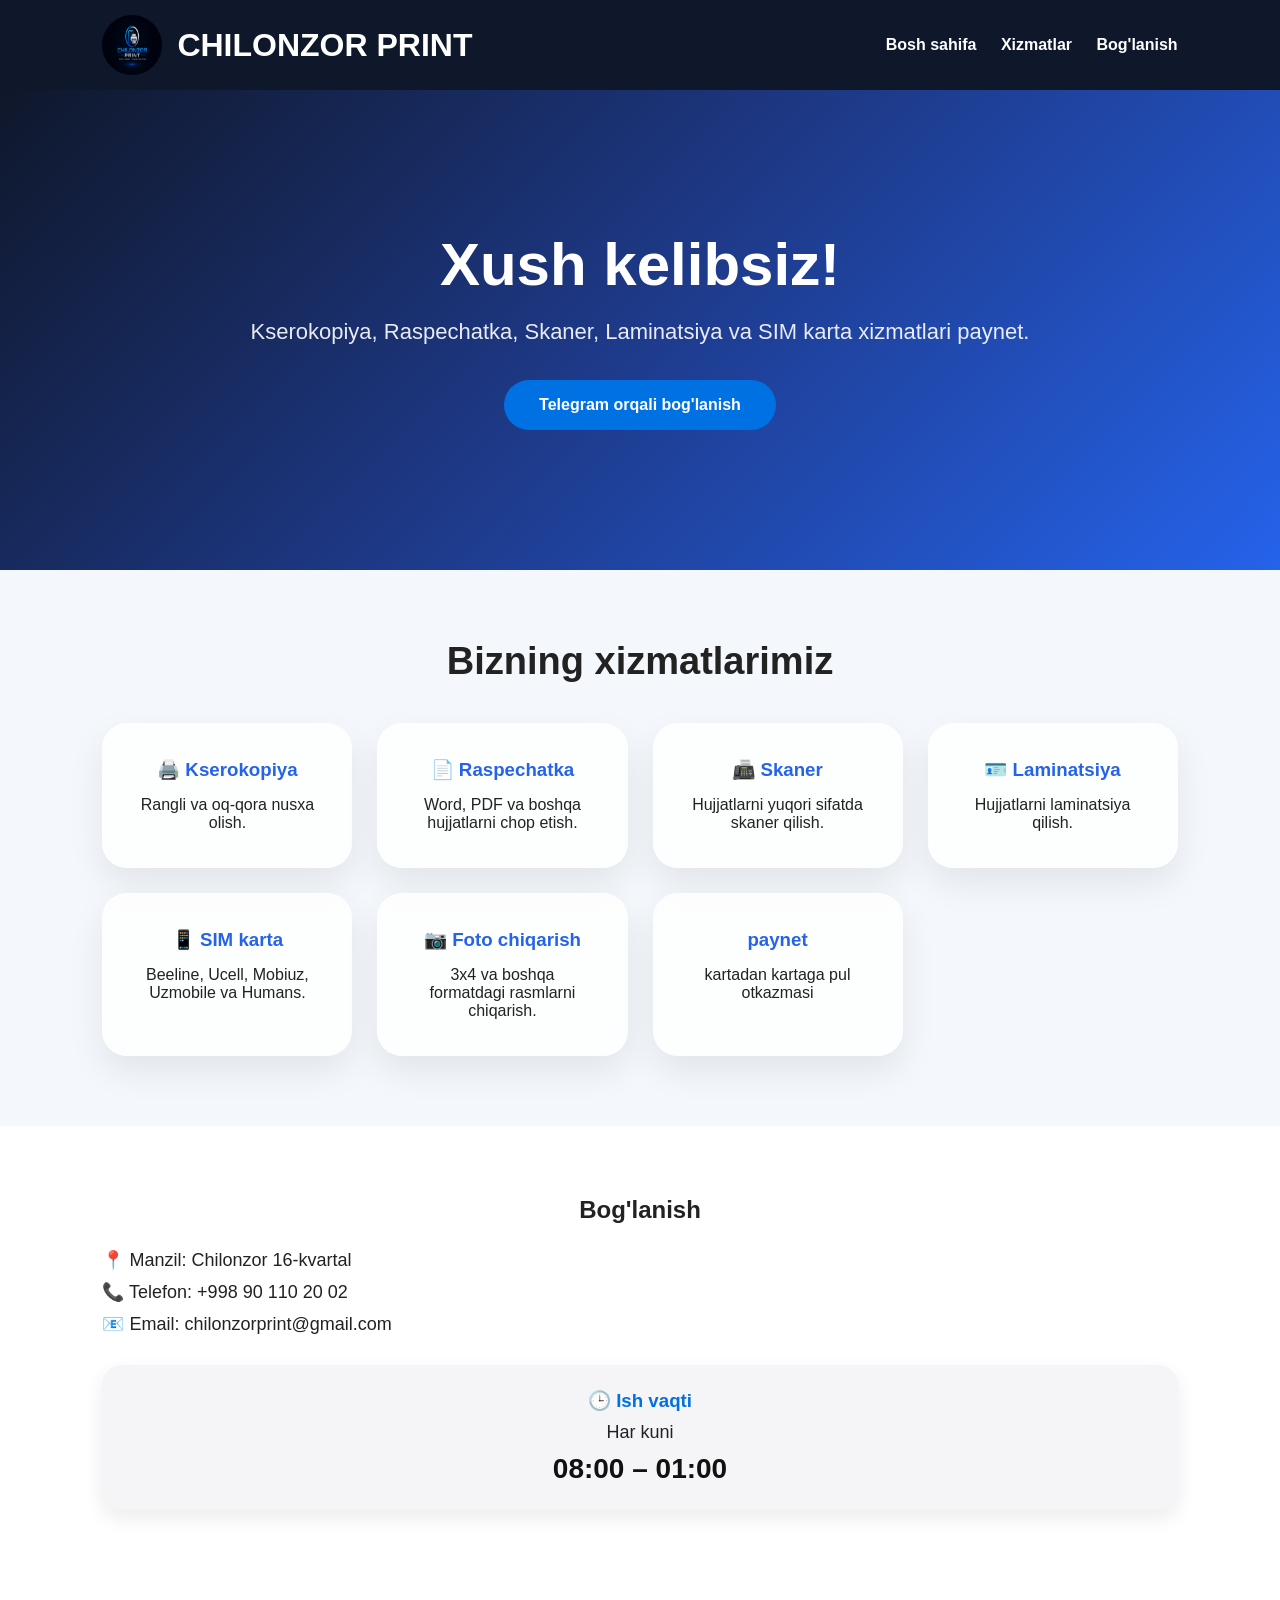
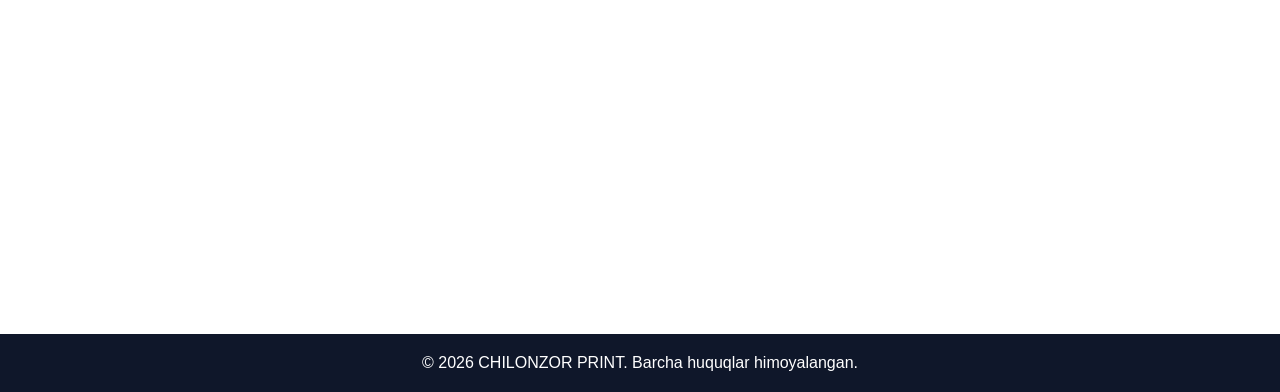
==== commit d4c73f39: "u" ====
--- a/index.html
+++ b/index.html
@@ -23,7 +23,7 @@
 
 <section id="home" class="hero">
     <h2>Xush kelibsiz!</h2>
-    <p>Kserokopiya, Raspechatka, Skaner, Laminatsiya va SIM karta xizmatlari.</p>
+    <p>Kserokopiya, Raspechatka, Skaner, Laminatsiya va SIM karta xizmatlari paynet.</p>
 
     <a class="btn" href="https://t.me/chilonzorprint" target="_blank">
         Telegram orqali bog'lanish
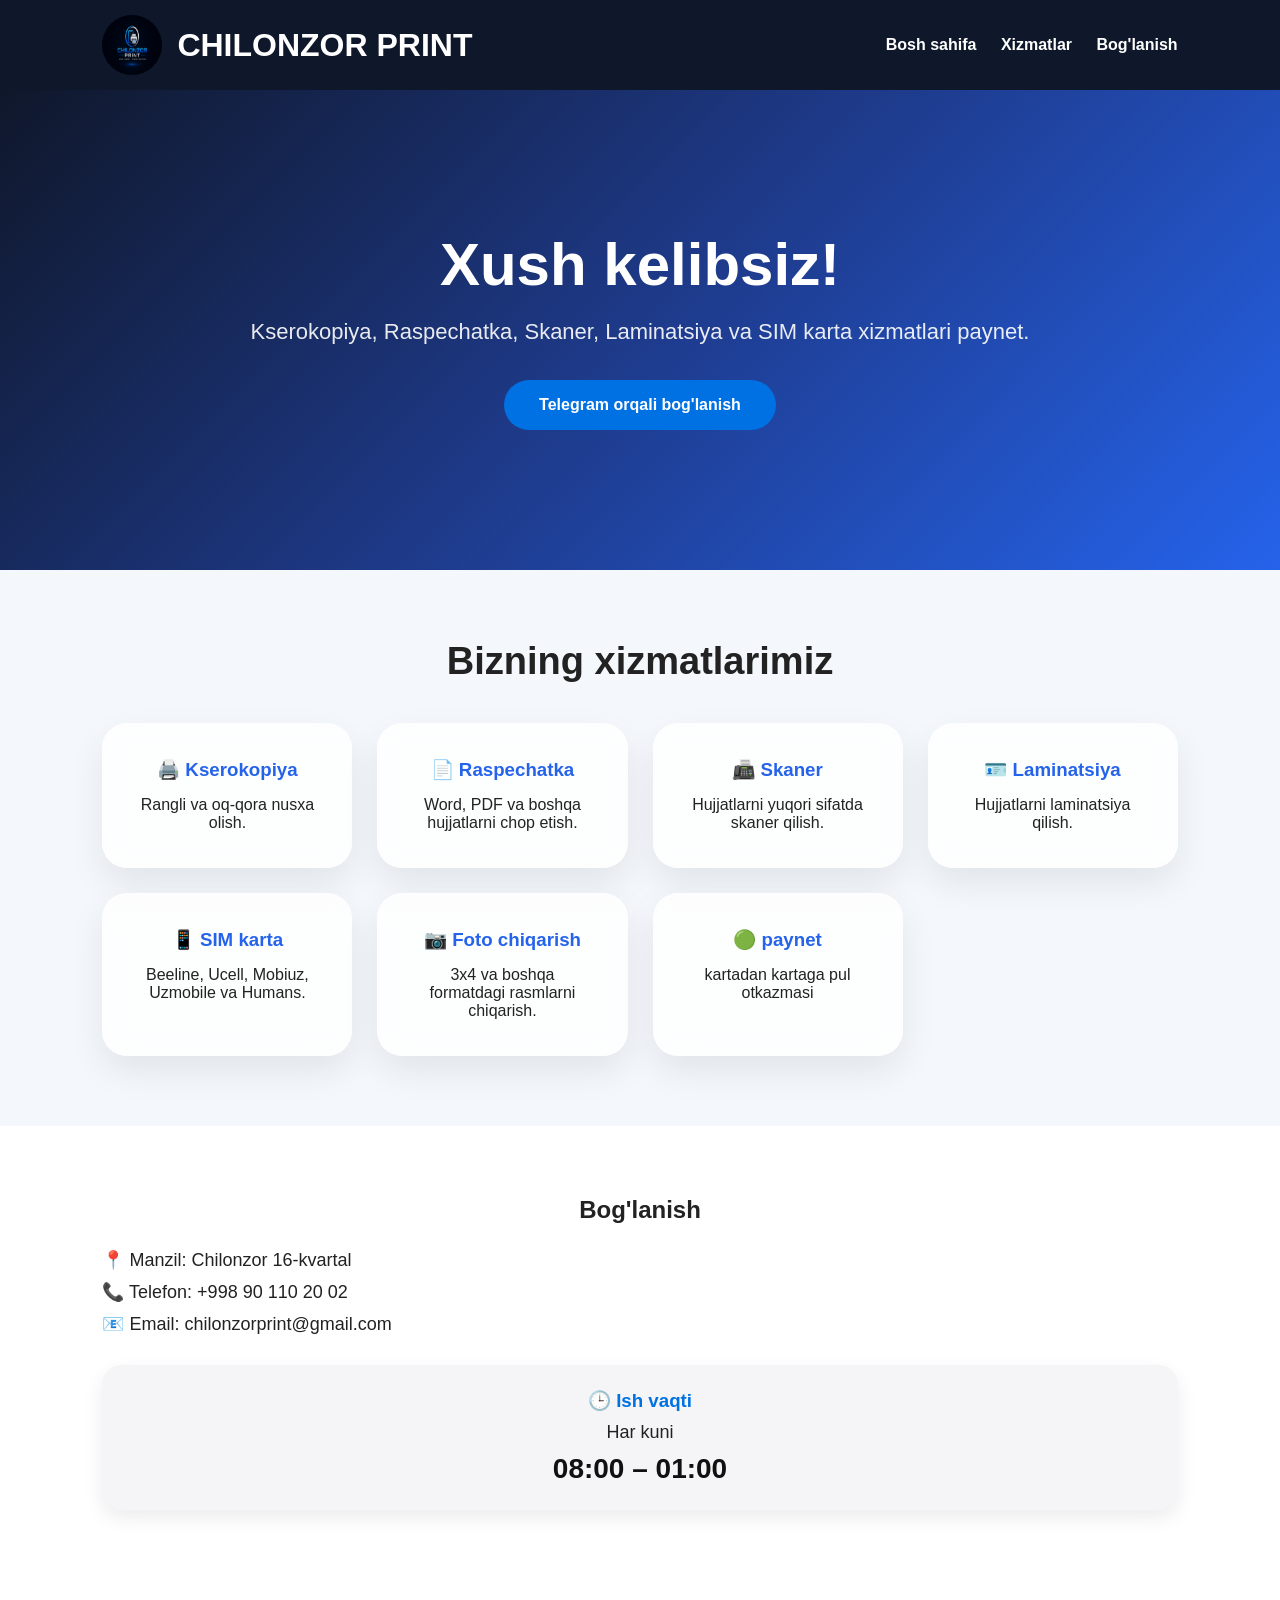
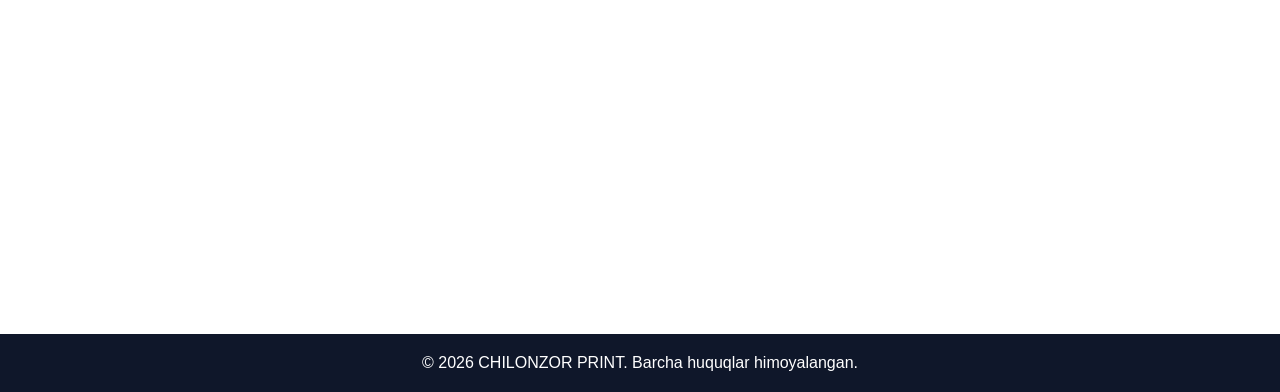
==== commit 0470cd3e: "ii" ====
--- a/index.html
+++ b/index.html
@@ -67,7 +67,7 @@
 </div>
 
 <div class="card">
-<h3>paynet</h3>
+<h3>🟢 paynet</h3>
 <p>kartadan kartaga pul otkazmasi</p>
 </div>
 
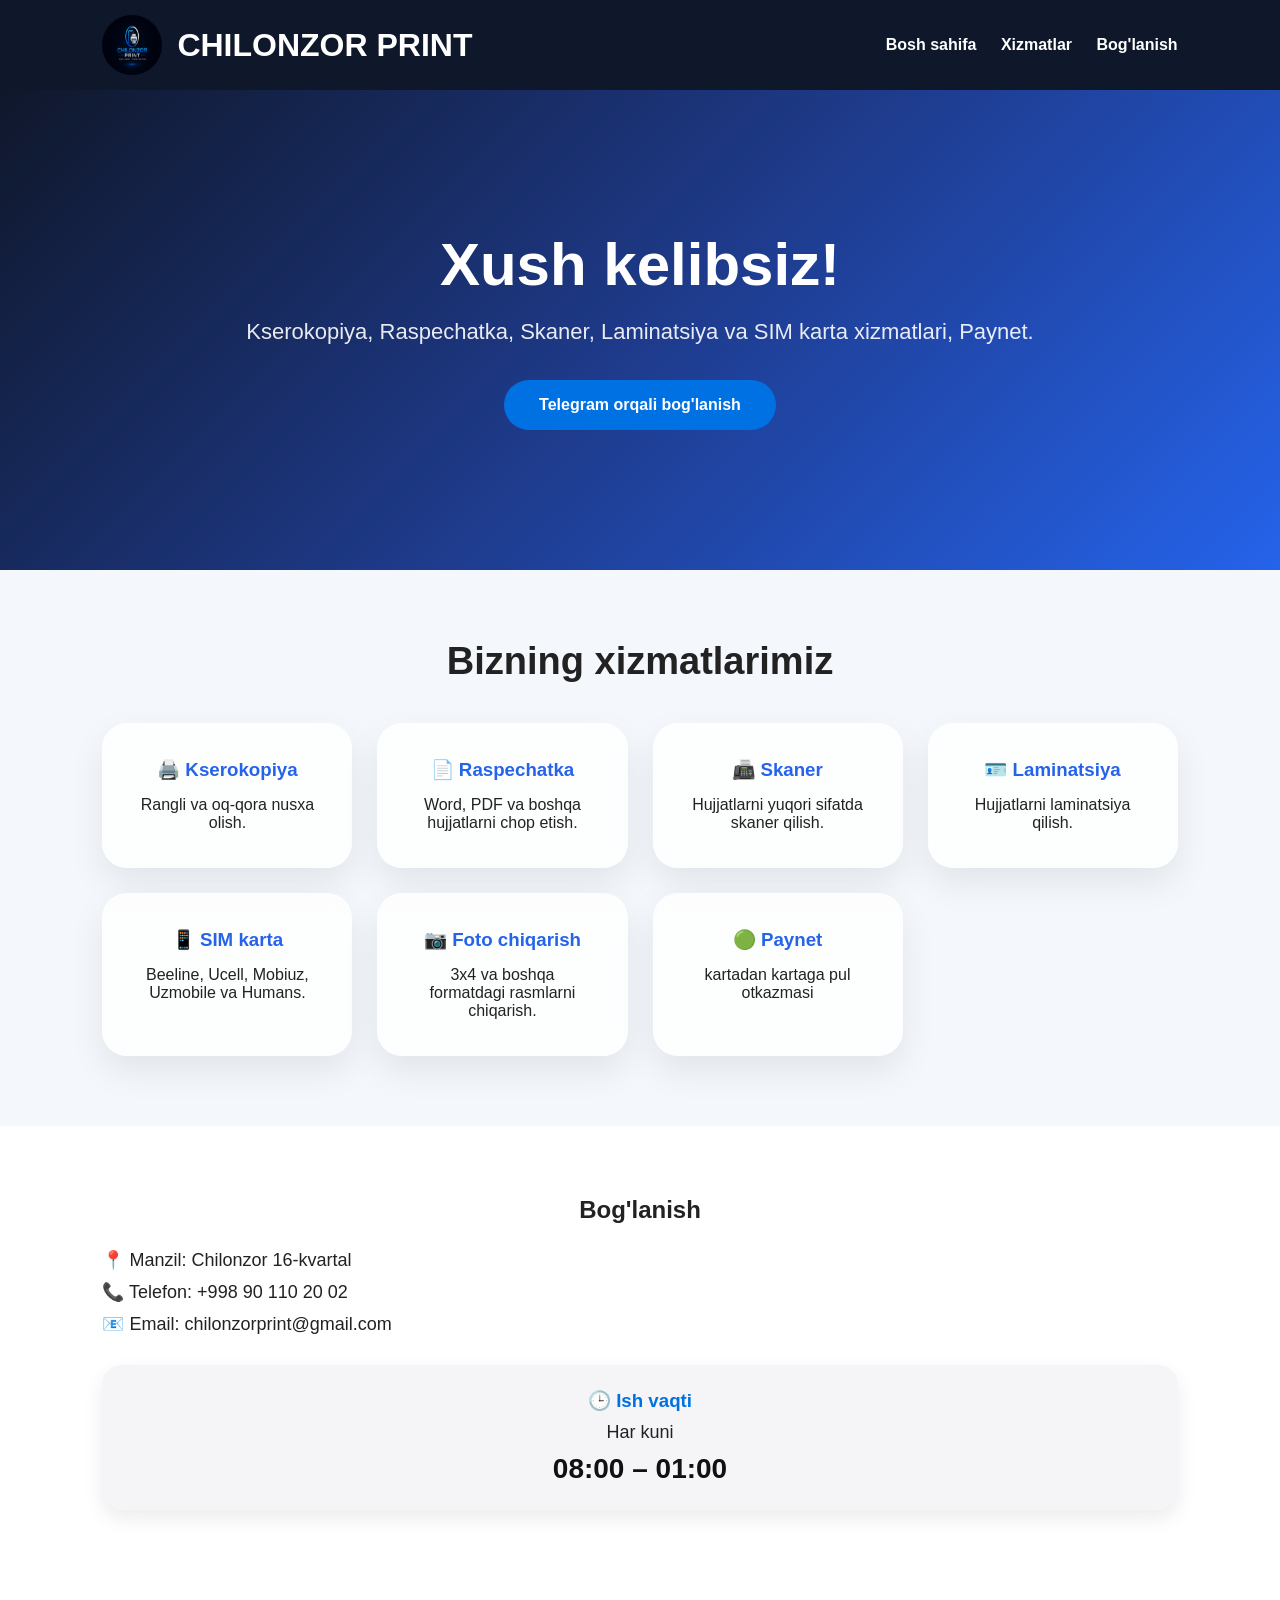
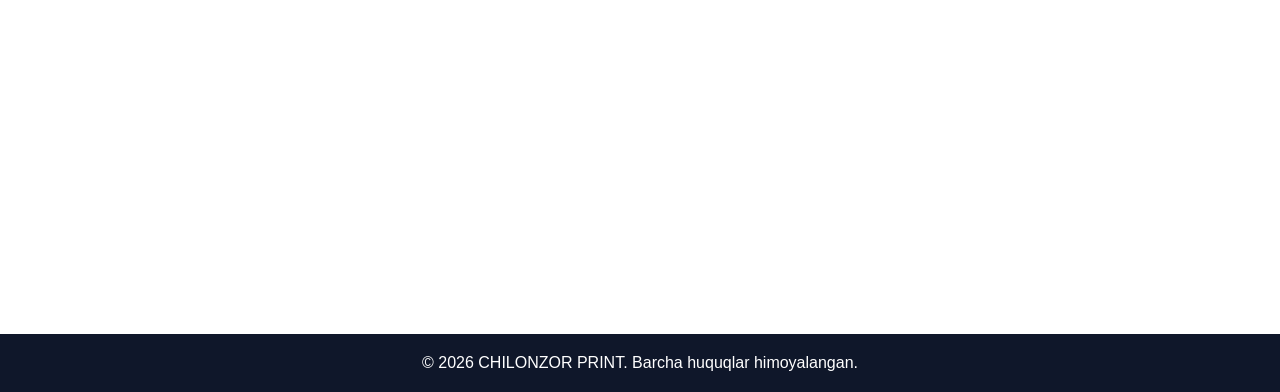
==== commit e54d7be2: "you" ====
--- a/index.html
+++ b/index.html
@@ -23,7 +23,7 @@
 
 <section id="home" class="hero">
     <h2>Xush kelibsiz!</h2>
-    <p>Kserokopiya, Raspechatka, Skaner, Laminatsiya va SIM karta xizmatlari paynet.</p>
+    <p>Kserokopiya, Raspechatka, Skaner, Laminatsiya va SIM karta xizmatlari, Paynet.</p>
 
     <a class="btn" href="https://t.me/chilonzorprint" target="_blank">
         Telegram orqali bog'lanish
@@ -67,7 +67,7 @@
 </div>
 
 <div class="card">
-<h3>🟢 paynet</h3>
+<h3>🟢 Paynet</h3>
 <p>kartadan kartaga pul otkazmasi</p>
 </div>
 
